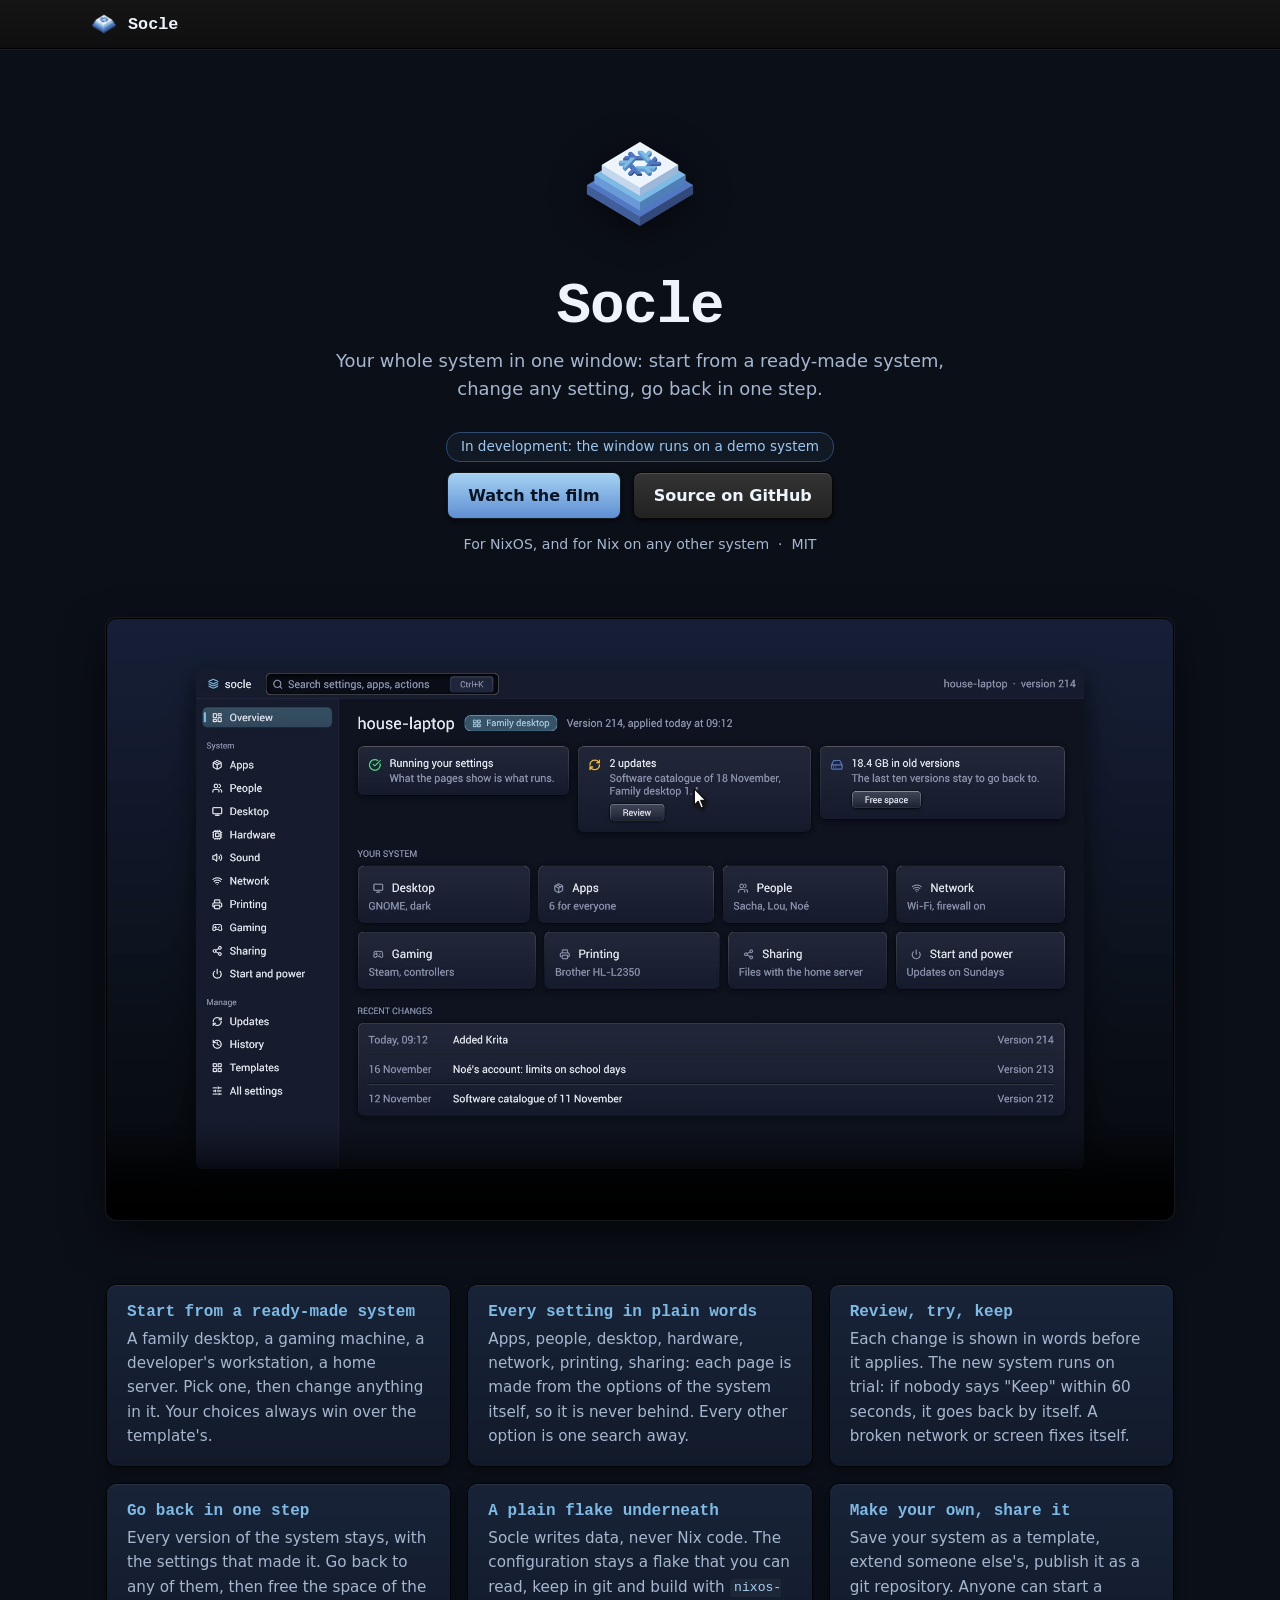
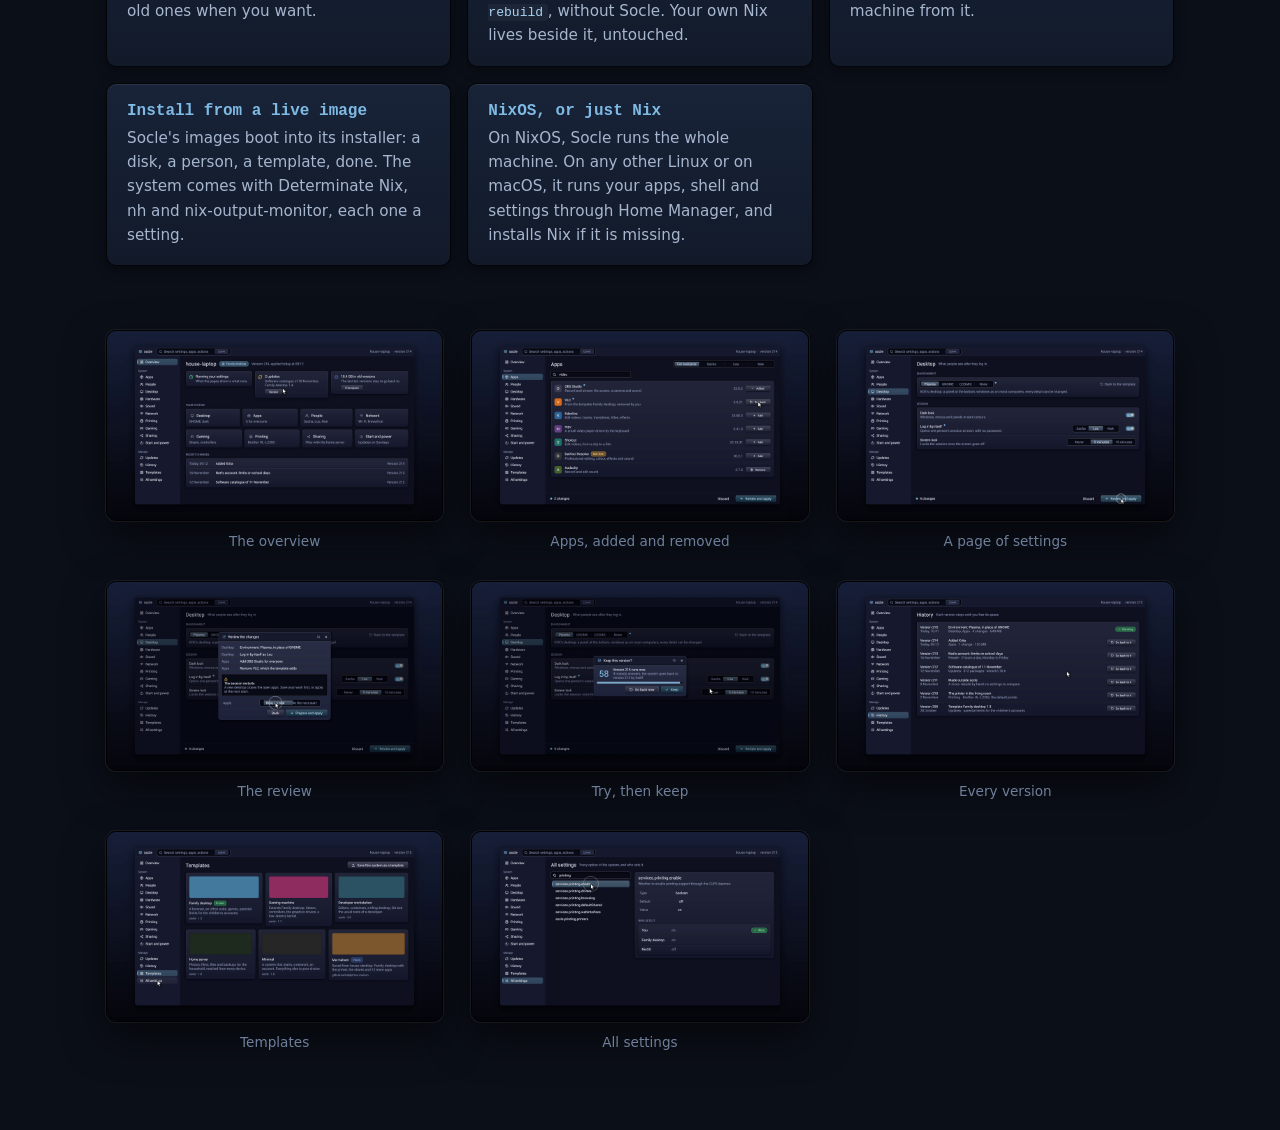
==== site/index.html @ a6b7992b "The window on a demo system, filmed: the pages, the bar of changes, the review, the try and the keep" ====
<!doctype html>
<html lang="en">
<head>
<meta charset="utf-8">
<meta name="viewport" content="width=device-width, initial-scale=1">
<title>Socle: your whole system in one window</title>
<meta name="description" content="Your whole system in one window: start from a ready-made system, change any setting, go back in one step.">
<link rel="icon" href="img/logo.png">
<link rel="stylesheet" href="style.css">
</head>
<body>
<header class="bar">
  <a class="brand" href="#"><img src="img/logo.png" alt="" width="28" height="28"><span>Socle</span></a>
  <button class="burger" type="button" aria-label="Menu" aria-expanded="false" aria-controls="nav"><span></span></button>
  <!-- site-nav -->
</header>

<main>
  <section class="hero">
    <img class="mark" src="img/logo.png" alt="Socle logo" width="128" height="128">
    <h1>Socle</h1>
    <p class="lead">Your whole system in one window: start from a ready-made system, change any setting, go back in one step.</p>
    <span class="status">In development: the window runs on a demo system</span>
    <div class="actions">
      <a class="btn accent" href="#film">Watch the film</a>
      <a class="btn" href="https://github.com/sachahjkl/socle">Source on GitHub</a>
    </div>
    <p class="small">For NixOS, and for Nix on any other system &nbsp;·&nbsp; MIT</p>
  </section>

  <figure class="film" id="film">
    <video controls preload="metadata" playsinline poster="img/film.jpg" src="socle.mp4"></video>
  </figure>

  <section id="features" class="grid">
    <article class="card">
      <h3>Start from a ready-made system</h3>
      <p>A family desktop, a gaming machine, a developer's workstation, a home server. Pick one, then change anything
        in it. Your choices always win over the template's.</p>
    </article>
    <article class="card">
      <h3>Every setting in plain words</h3>
      <p>Apps, people, desktop, hardware, network, printing, sharing: each page is made from the options of the system
        itself, so it is never behind. Every other option is one search away.</p>
    </article>
    <article class="card">
      <h3>Review, try, keep</h3>
      <p>Each change is shown in words before it applies. The new system runs on trial: if nobody says "Keep" within
        60 seconds, it goes back by itself. A broken network or screen fixes itself.</p>
    </article>
    <article class="card">
      <h3>Go back in one step</h3>
      <p>Every version of the system stays, with the settings that made it. Go back to any of them, then free the
        space of the old ones when you want.</p>
    </article>
    <article class="card">
      <h3>A plain flake underneath</h3>
      <p>Socle writes data, never Nix code. The configuration stays a flake that you can read, keep in git and build
        with <code>nixos-rebuild</code>, without Socle. Your own Nix lives beside it, untouched.</p>
    </article>
    <article class="card">
      <h3>Make your own, share it</h3>
      <p>Save your system as a template, extend someone else's, publish it as a git repository. Anyone can start a
        machine from it.</p>
    </article>
    <article class="card">
      <h3>Install from a live image</h3>
      <p>Socle's images boot into its installer: a disk, a person, a template, done. The system comes with Determinate
        Nix, nh and nix-output-monitor, each one a setting.</p>
    </article>
    <article class="card">
      <h3>NixOS, or just Nix</h3>
      <p>On NixOS, Socle runs the whole machine. On any other Linux or on macOS, it runs your apps, shell and settings
        through Home Manager, and installs Nix if it is missing.</p>
    </article>
  </section>

  <section class="gallery">
    <figure class="shot"><a class="frame" href="img/overview.png"><img src="img/overview.png" alt="The overview: the running version, its updates, its pages" loading="lazy"></a><figcaption>The overview</figcaption></figure>
    <figure class="shot"><a class="frame" href="img/apps.png"><img src="img/apps.png" alt="The apps: OBS Studio added, VLC of the template removed" loading="lazy"></a><figcaption>Apps, added and removed</figcaption></figure>
    <figure class="shot"><a class="frame" href="img/desktop.png"><img src="img/desktop.png" alt="The desktop page: Plasma chosen over the template's GNOME, a session that opens by itself" loading="lazy"></a><figcaption>A page of settings</figcaption></figure>
    <figure class="shot"><a class="frame" href="img/review.png"><img src="img/review.png" alt="The review of four changes, a session that restarts" loading="lazy"></a><figcaption>The review</figcaption></figure>
    <figure class="shot"><a class="frame" href="img/keep.png"><img src="img/keep.png" alt="Keep this version? A countdown, then the system goes back by itself" loading="lazy"></a><figcaption>Try, then keep</figcaption></figure>
    <figure class="shot"><a class="frame" href="img/history.png"><img src="img/history.png" alt="The history of the versions, each one with its changes" loading="lazy"></a><figcaption>Every version</figcaption></figure>
    <figure class="shot"><a class="frame" href="img/templates.png"><img src="img/templates.png" alt="The gallery of templates" loading="lazy"></a><figcaption>Templates</figcaption></figure>
    <figure class="shot"><a class="frame" href="img/all-settings.png"><img src="img/all-settings.png" alt="Every option, its value and who sets it" loading="lazy"></a><figcaption>All settings</figcaption></figure>
  </section>
</main>

<!-- site-footer -->
<script>
  // the bar's menu on narrow screens: the button opens it, a link or a click elsewhere closes it
  const bar = document.querySelector('.bar'), burger = bar.querySelector('.burger');
  const shut = () => { bar.classList.remove('open'); burger.setAttribute('aria-expanded', 'false'); };
  burger.addEventListener('click', e => { e.stopPropagation(); burger.setAttribute('aria-expanded', String(bar.classList.toggle('open'))); });
  bar.querySelectorAll('nav a').forEach(a => a.addEventListener('click', shut));
  document.addEventListener('click', e => { if (!bar.contains(e.target)) shut(); });
  document.addEventListener('keydown', e => { if (e.key === 'Escape') shut(); });
</script>
<script src="gallery.js" defer></script>
</body>
</html>
---- site/style.css ----
/* socle's site: a night blue, the blues of its mark (Nix's), bevelled buttons and sunken wells. */
:root {
  --bg0: #0b0f18;
  --bg1: #0f1522;
  --bg2: #121a2a;
  --bg3: #182338;
  --text: #eef4fb;
  --weak: #a7b6cf;
  --faint: #6f7f9b;
  --accent: #7ebae4;
  --cyan: #9fc7ee;
  --edge: rgba(0, 0, 0, 0.85);
  --lip: rgba(255, 255, 255, 0.06);
  --mono: "Cascadia Mono", "JetBrains Mono", ui-monospace, Consolas, monospace;
  --sans: "Segoe UI Variable Text", "Segoe UI", Inter, system-ui, sans-serif;
  color-scheme: dark;
}
* { box-sizing: border-box; }
html { scroll-behavior: smooth; }
body { margin: 0; background: var(--bg0); color: var(--text); font: 16px/1.6 var(--sans); }
a { color: var(--accent); text-decoration: none; }
a:hover { text-decoration: underline; }
code { overflow-wrap: anywhere; font: 0.86em var(--mono); color: #a9d1f2; background: rgba(255, 255, 255, 0.04); padding: 0.1em 0.35em; border-radius: 4px; }
em { font-style: normal; color: var(--accent); }
.dim { color: var(--faint); }
.small { color: var(--weak); font-size: 0.88rem; }

/* the bar: a carved line under it */
.bar {
  position: sticky; top: 0; z-index: 10;
  display: flex; align-items: center; justify-content: space-between; gap: 16px;
  padding: 10px max(16px, calc((100% - 1100px) / 2));
  background: linear-gradient(#151515, #0f0f0f);
  box-shadow: 0 1px 0 #000, 0 2px 0 var(--lip);
}
.brand { display: flex; align-items: center; gap: 10px; color: var(--text); font: 700 1.05rem var(--mono); }
.brand:hover { text-decoration: none; }
.bar nav { display: flex; gap: 18px; font-size: 0.95rem; }
.bar nav a { color: var(--weak); }
.bar nav a:hover { color: var(--text); text-decoration: none; }
/* the nav's last link, "Buy license": the accent button, small, as Wren's (gt:site's NAV_BUY_CLASS) */
.bar nav { align-items: center; }
.bar nav a.nav-buy, .bar nav a.nav-buy:hover { padding: 4px 14px; border-radius: 7px; color: #0b1424; font-size: 0.88rem; }
/* the burger: a bevelled button with three carved bars, only on narrow screens */
.burger {
  display: none; width: 40px; height: 34px; padding: 0; border-radius: 8px; cursor: pointer;
  background: linear-gradient(#2c2c2c, #1e1e1e); border: 1px solid var(--edge);
  box-shadow: inset 0 1px 0 rgba(255, 255, 255, 0.12), 0 2px 4px rgba(0, 0, 0, 0.6);
}
.burger span, .burger span::before, .burger span::after {
  display: block; width: 18px; height: 2px; margin: 0 auto; border-radius: 1px; background: var(--weak);
  transition: transform 0.2s, background 0.2s;
}
.burger span { position: relative; }
.burger span::before, .burger span::after { content: ""; position: absolute; left: 0; }
.burger span::before { top: -6px; }
.burger span::after { top: 6px; }
.bar.open .burger { background: #161616; box-shadow: inset 0 2px 4px rgba(0, 0, 0, 0.8); }
.bar.open .burger span { background: transparent; }
.bar.open .burger span::before { transform: translateY(6px) rotate(45deg); background: var(--text); }
.bar.open .burger span::after { transform: translateY(-6px) rotate(-45deg); background: var(--text); }

main { max-width: 1100px; margin: 0 auto; padding: 0 16px; }

.hero { text-align: center; padding: 72px 0 40px; }
.hero .mark { filter: drop-shadow(0 6px 18px rgba(0, 0, 0, 0.6)); }
.hero h1 { font: 700 clamp(2.2rem, 6vw, 3.6rem) var(--mono); margin: 18px 0 8px; letter-spacing: -0.02em; }
.lead { max-width: 640px; margin: 0 auto 28px; color: var(--weak); font-size: 1.12rem; }
.actions { display: flex; flex-wrap: wrap; justify-content: center; gap: 12px; margin-bottom: 14px; }

/* machined buttons: a bevel (light along the top, dark along the bottom), sunk when pressed */
.btn {
  display: inline-block; padding: 10px 20px; border-radius: 8px; color: var(--text); font-weight: 600;
  background: linear-gradient(#333, #222); border: 1px solid var(--edge);
  box-shadow: inset 0 1px 0 rgba(255, 255, 255, 0.14), 0 2px 4px rgba(0, 0, 0, 0.6);
}
.btn:hover { text-decoration: none; background: linear-gradient(#3a3a3a, #262626); }
.btn:active { background: #1a1a1a; box-shadow: inset 0 2px 4px rgba(0, 0, 0, 0.8); }
.btn.accent { color: #0b1424; background: linear-gradient(#a6d2f2, #5f8fd3); }
.btn.accent:hover { box-shadow: inset 0 1px 0 rgba(255, 255, 255, 0.4), 0 0 10px rgba(126, 186, 228, 0.3); }
/* the film: a plate as the screenshots, the controls of the browser */
.film { margin: 8px 0 64px; }
.film video { display: block; width: 100%; height: auto; border-radius: 10px; border: 1px solid #000; background: #000;
  box-shadow: 0 0 0 1px var(--lip), 0 16px 40px rgba(0, 0, 0, 0.55); }
.status { display: inline-block; margin-bottom: 10px; padding: 3px 14px; border-radius: 14px; font-size: 0.85rem;
  color: var(--cyan); border: 1px solid #2f4a70; background: rgba(126, 186, 228, 0.06); }
/* the download: the system's logo, what it gets, under it the file (version, system, architecture, kind); larger than the other
   buttons, its glow the accent's, lifted under the pointer */
.actions { align-items: center; }
.btn.get {
  display: inline-flex; align-items: center; justify-content: center; gap: 14px; min-width: min(19rem, 100%);
  padding: 14px 30px 14px 24px; border-radius: 12px; text-align: center;
  box-shadow: inset 0 1px 0 rgba(255, 255, 255, 0.4), 0 6px 22px rgba(126, 186, 228, 0.22), 0 2px 4px rgba(0, 0, 0, 0.6);
  transition: transform 0.15s ease, box-shadow 0.15s ease;
}
.btn.get:hover { transform: translateY(-2px); box-shadow: inset 0 1px 0 rgba(255, 255, 255, 0.45), 0 10px 32px rgba(126, 186, 228, 0.38), 0 2px 4px rgba(0, 0, 0, 0.6); }
.btn.get:active { transform: translateY(1px); box-shadow: inset 0 2px 4px rgba(0, 0, 0, 0.35); }
.get-icon svg { display: block; width: 30px; height: 30px; }
/* (the download of another system than the reader's: a .btn's display would show it) */
[hidden] { display: none !important; }
.get-icon svg[hidden] { display: none; }
.get-text { display: flex; flex-direction: column; align-items: center; line-height: 1.2; }
.get-main { font-size: 1.2rem; font-weight: 700; }
.get-sub { margin-top: 3px; font-size: 0.86rem; font-weight: 500; opacity: 0.75; font-variant-numeric: tabular-nums; }
@media (prefers-reduced-motion: reduce) { .btn.get, .btn.get:hover, .btn.get:active { transition: none; transform: none; } }
/* a phone: the buttons one under the other, as wide as each other */
@media (max-width: 520px) { .actions .btn { width: 100%; text-align: center; } }

/* screenshots in a plate */
.shot { margin: 0; }
.shot img {
  display: block; width: 100%; height: auto; border-radius: 10px; border: 1px solid #000;
  box-shadow: 0 0 0 1px var(--lip), 0 16px 40px rgba(0, 0, 0, 0.55);
}
.shot figcaption { color: var(--faint); font-size: 0.85rem; text-align: center; margin-top: 10px; }
.shot.wide { margin: 8px 0 64px; }

.grid { display: grid; grid-template-columns: repeat(auto-fit, minmax(260px, 1fr)); gap: 16px; margin-bottom: 64px; }
.card {
  padding: 18px 20px; border-radius: 10px; background: linear-gradient(var(--bg3), var(--bg2));
  border: 1px solid var(--edge); box-shadow: inset 0 1px 0 rgba(255, 255, 255, 0.07), 0 4px 12px rgba(0, 0, 0, 0.4);
}
.card h3 { margin: 0 0 6px; font: 700 1rem var(--mono); color: var(--accent); }
.card p { margin: 0; color: var(--weak); font-size: 0.95rem; }

.gallery { display: grid; grid-template-columns: repeat(auto-fit, minmax(320px, 1fr)); gap: 28px; margin-bottom: 72px; }

.download { text-align: center; margin-bottom: 72px; }
.download h2 { font: 700 1.6rem var(--mono); }
.cols { display: grid; grid-template-columns: repeat(auto-fit, minmax(280px, 1fr)); gap: 16px; text-align: left; margin-bottom: 24px; }
/* a sunken well: darker face, the shadow of its rim from above, a lit lip under it */
.well {
  padding: 18px 20px; border-radius: 10px; background: #080808; border: 1px solid #000;
  box-shadow: inset 0 3px 6px rgba(0, 0, 0, 0.85), 0 1px 0 var(--lip);
}
.well h3 { margin: 0 0 6px; font: 700 1rem var(--mono); color: var(--cyan); }
.well p { margin: 0 0 10px; color: var(--weak); font-size: 0.95rem; }

footer { border-top: 1px solid #000; box-shadow: inset 0 1px 0 var(--lip); padding: 24px 16px 40px; text-align: center; color: var(--faint); font-size: 0.85rem; }
footer p { max-width: 760px; margin: 0 auto; }
/* the maker on a line of its own; under it, short pieces that wrap between them, never inside one */
footer .by { font-size: 0.95rem; margin-bottom: 6px; }
footer .small span, footer .small a { white-space: nowrap; }
.maker { white-space: nowrap; }
.maker img { display: inline-block; width: 18px; height: 18px; vertical-align: -4px; margin: 0 6px 0 2px; }
.maker a { color: var(--text); font-weight: 700; }

/* the changelog: the last versions on the home page, all of them on their page */
.news { margin-bottom: 72px; }
.news h2 { font: 700 1.6rem var(--mono); text-align: center; }
.news .card ul { margin: 0 0 6px; padding-left: 18px; color: var(--weak); font-size: 0.95rem; }
.news .card li + li { margin-top: 4px; }
.news .card strong { color: var(--text); font-weight: 600; }
.news .card .small { margin: 8px 0 0; }
.news .all { text-align: center; margin: 22px 0 0; }
.date { color: var(--faint); font: 400 0.82rem var(--mono); }
.changelog { max-width: 860px; padding-bottom: 72px; }
.changelog h1 { font: 700 clamp(1.8rem, 5vw, 2.6rem) var(--mono); margin: 48px 0 8px; }
.changelog .lead { margin: 0 0 24px; font-size: 1rem; max-width: none; }
.filter { position: sticky; top: 54px; z-index: 5; display: flex; align-items: center; gap: 14px; padding: 8px 0; margin-bottom: 14px; background: var(--bg0); }
.filter input {
  flex: 1; min-width: 0; padding: 9px 12px; border-radius: 8px; color: var(--text); font: 0.95rem var(--sans);
  background: #080808; border: 1px solid #000; box-shadow: inset 0 3px 6px rgba(0, 0, 0, 0.85), 0 1px 0 var(--lip);
}
.filter input:focus-visible { outline: 2px solid var(--accent); outline-offset: 1px; }
.filter .small { white-space: nowrap; }
.release {
  margin-bottom: 12px; padding: 0 18px; border-radius: 10px; background: linear-gradient(var(--bg2), var(--bg1)); border: 1px solid var(--edge);
  box-shadow: inset 0 1px 0 rgba(255, 255, 255, 0.05); scroll-margin-top: 110px;
}
.release > summary { display: flex; align-items: baseline; gap: 12px; padding: 12px 0; cursor: pointer; list-style: none; }
.release > summary::before { content: "\25B8"; align-self: center; color: var(--faint); font-size: 0.8rem; transition: transform 0.15s; }
.release[open] > summary::before { transform: rotate(90deg); }
.release .ver { font: 700 1.05rem var(--mono); color: var(--accent); }
.release .rel { margin-left: auto; font-size: 0.85rem; }
.release h3 { margin: 12px 0 4px; font: 700 0.78rem var(--mono); letter-spacing: 0.06em; text-transform: uppercase; color: var(--weak); }
.release h3.added { color: var(--accent); }
.release h3.fixed { color: var(--cyan); }
.release ul { margin: 0 0 12px; padding-left: 20px; }
.release ul ul { margin: 4px 0 0; }
.release li { margin-bottom: 6px; font-size: 0.95rem; overflow-wrap: anywhere; }
.release > p { margin: 0 0 10px; color: var(--weak); font-size: 0.95rem; }
.release strong { font-weight: 600; }

@media (max-width: 680px) {
  .burger { display: block; }
  /* the menu drops under the bar, one carved row per link */
  .bar nav {
    display: none; position: absolute; top: 100%; left: 0; right: 0; flex-direction: column; gap: 0;
    padding: 4px 16px 10px; background: linear-gradient(#131313, #0d0d0d);
    box-shadow: 0 1px 0 #000, 0 2px 0 var(--lip), 0 14px 28px rgba(0, 0, 0, 0.6);
  }
  .bar.open nav { display: flex; }
  .bar nav a { padding: 11px 2px; font-size: 1rem; }
  .bar nav a + a { border-top: 1px solid #000; box-shadow: inset 0 1px 0 var(--lip); }
  .bar nav { align-items: stretch; }
  .bar nav a.nav-buy, .bar nav a.nav-buy:hover { margin: 8px 0 4px; padding: 10px 14px; text-align: center; font-size: 1rem; }
}
@media (max-width: 600px) {
  .hero { padding-top: 48px; }
  .gallery { grid-template-columns: 1fr; }
}

/* the viewer of the captures (gallery.js): one at a time, as large as the window allows */
.shot a.frame { display: block; cursor: zoom-in; border-radius: 10px; }
.lightbox {
  position: fixed; top: 0; left: 0; z-index: 50;   /* above the sticky bar, also where a dialog's top layer does not lift it */
  width: 100%; height: 100%; max-width: none; max-height: none; margin: 0; padding: 16px; border: 0;
  background: rgba(0, 0, 0, 0.92); color: var(--text);
}
.lightbox[open] { display: flex; flex-direction: column; gap: 12px; }
.lightbox::backdrop { background: rgba(0, 0, 0, 0.92); }
html.lightbox-open { overflow: hidden; }
.lightbox-stage { position: relative; flex: 1 1 auto; min-height: 0; cursor: zoom-out; }
.lightbox-stage img { position: absolute; left: 0; top: 0; width: 100%; height: 100%; max-width: none; object-fit: contain; }
.lightbox-bar { display: flex; flex-wrap: wrap; align-items: center; justify-content: space-between; gap: 10px 20px; }
.lightbox-caption { flex: 1 1 320px; margin: 0; color: var(--weak); font-size: 0.9rem; line-height: 1.45; }
.lightbox-actions { display: flex; flex-wrap: wrap; align-items: center; gap: 8px; }
.lightbox-count { margin-right: 6px; color: var(--faint); font-family: var(--mono); font-size: 0.85rem; font-variant-numeric: tabular-nums; }
.lightbox .btn { font-family: inherit; font-size: 0.9rem; cursor: pointer; }
.lightbox .btn:hover { text-decoration: none; }
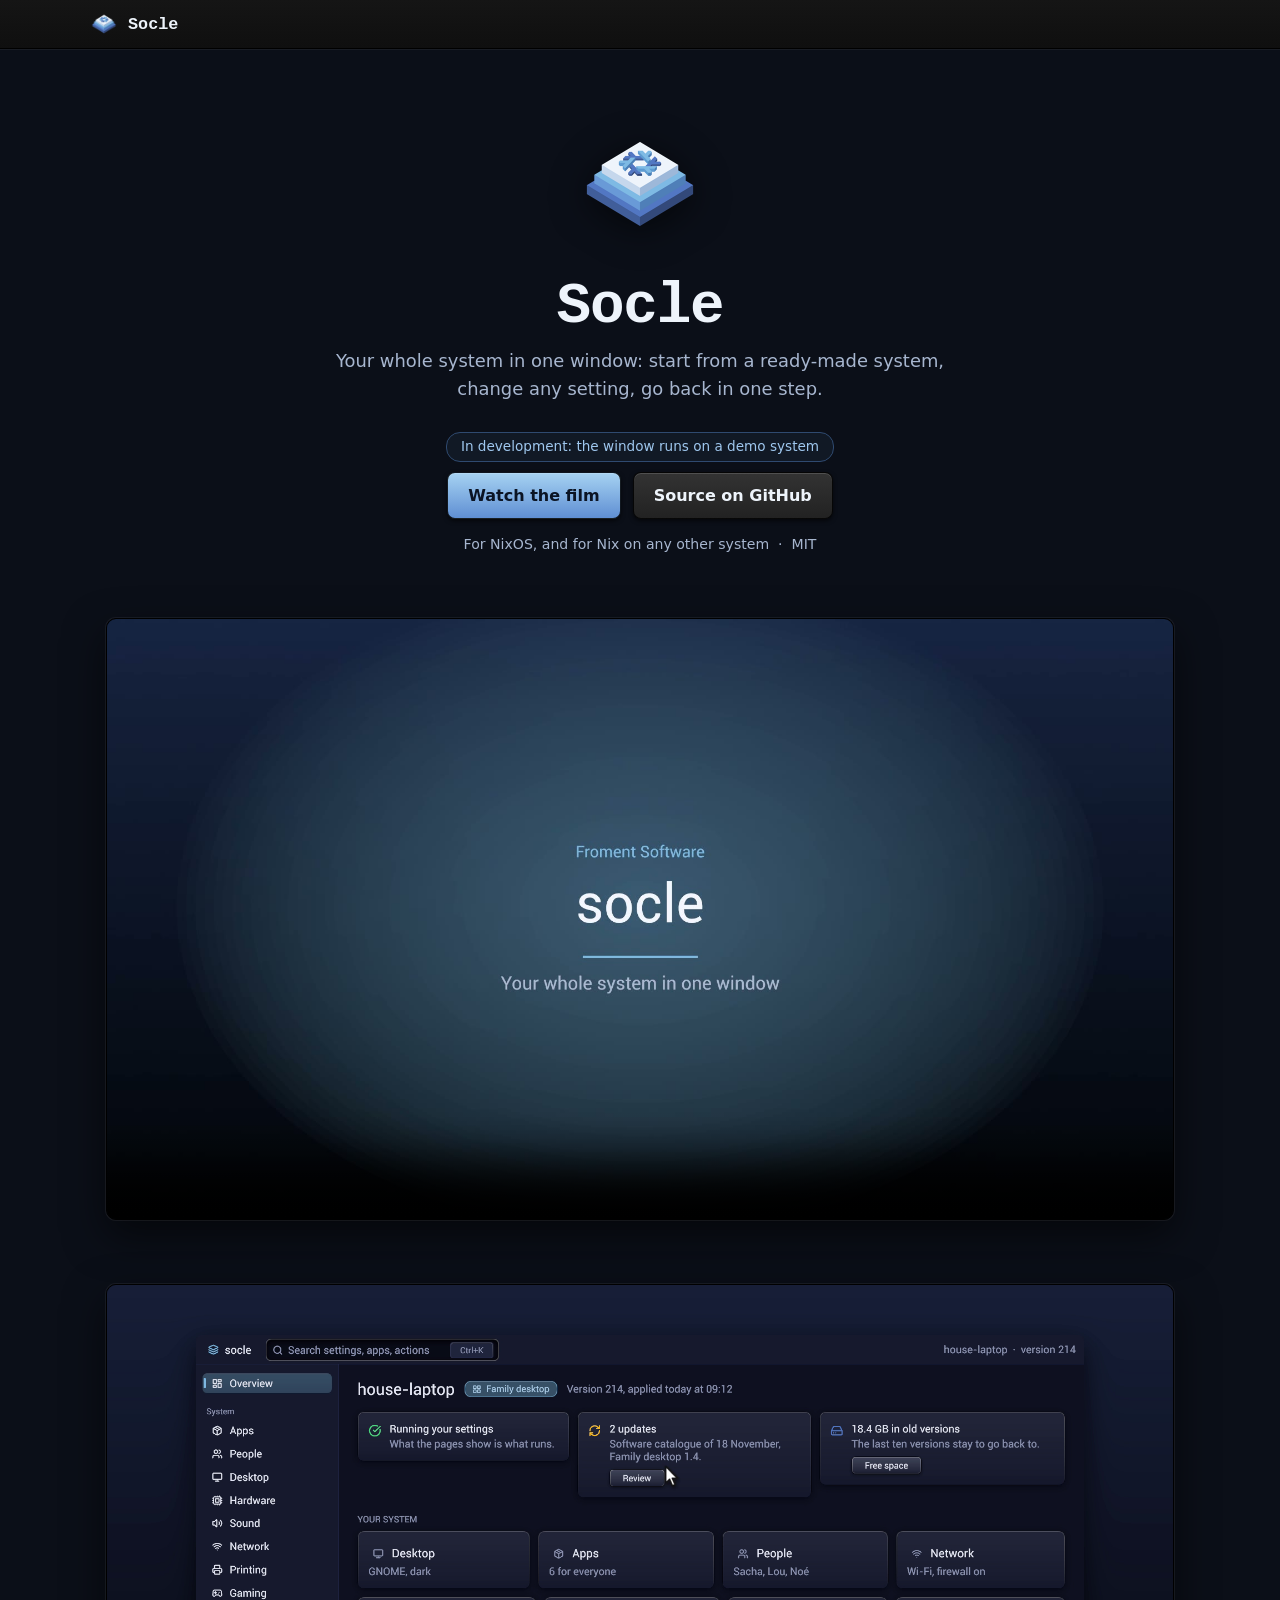
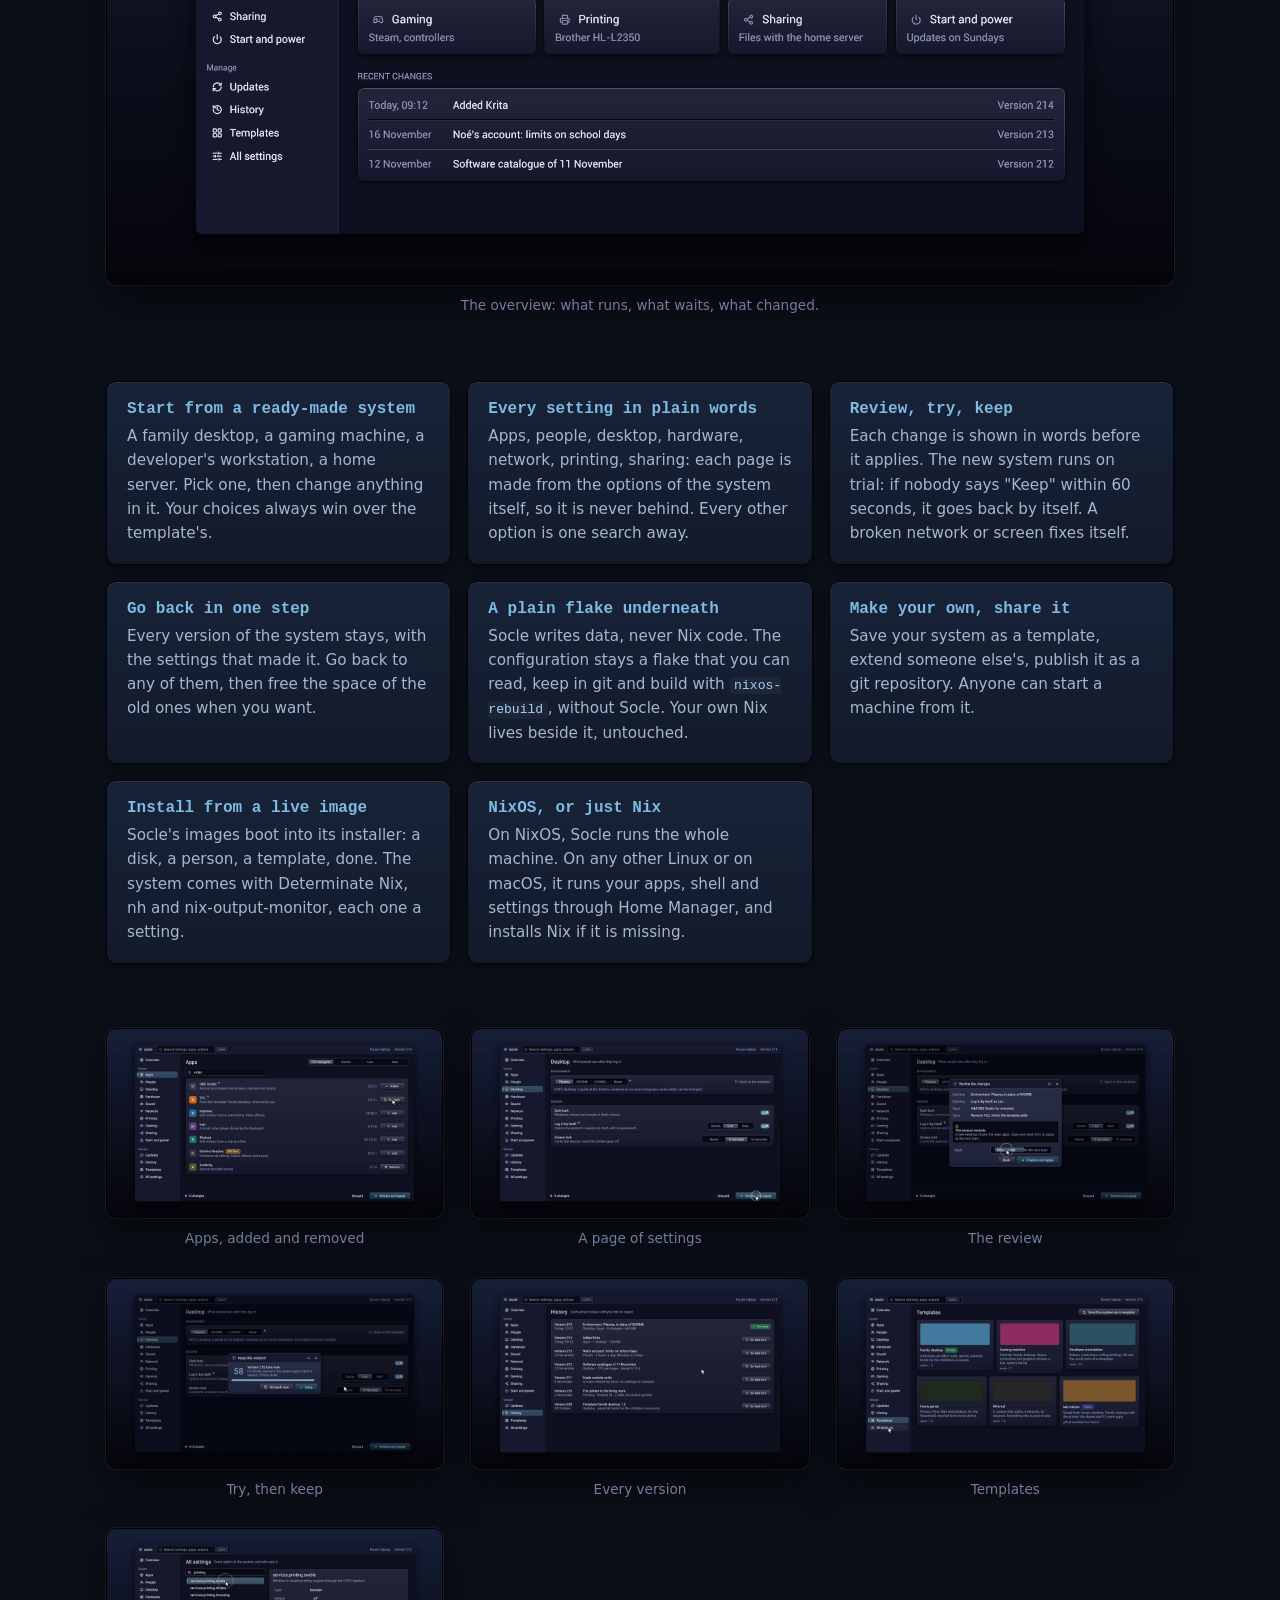
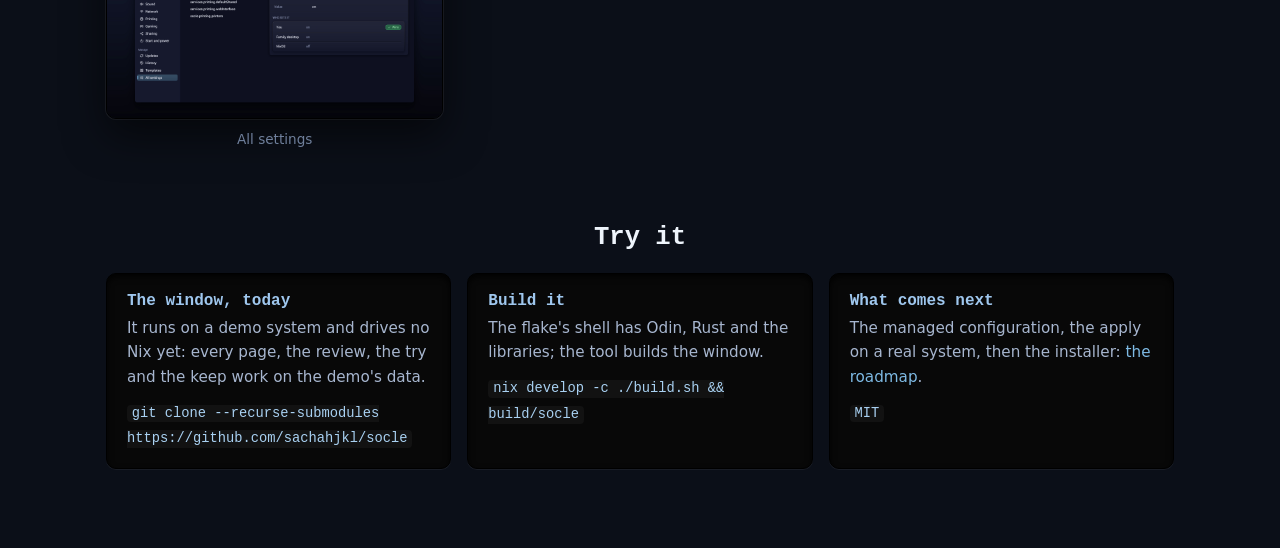
==== commit 10a17090: "Give the site what its classic pages need: the overview as the wide picture, a Try it section; the f" ====
--- a/site/index.html
+++ b/site/index.html
@@ -30,6 +30,11 @@
 
   <figure class="film" id="film">
     <video controls preload="metadata" playsinline poster="img/film.jpg" src="socle.mp4"></video>
+  </figure>
+
+  <figure class="shot wide">
+    <a class="frame" href="img/overview.png"><img src="img/overview.png" alt="The overview: the running version, its updates, its pages, the recent changes" loading="lazy"></a>
+    <figcaption>The overview: what runs, what waits, what changed.</figcaption>
   </figure>
 
   <section id="features" class="grid">
@@ -75,8 +80,9 @@
     </article>
   </section>
 
+  <!-- whats-new -->
+
   <section class="gallery">
-    <figure class="shot"><a class="frame" href="img/overview.png"><img src="img/overview.png" alt="The overview: the running version, its updates, its pages" loading="lazy"></a><figcaption>The overview</figcaption></figure>
     <figure class="shot"><a class="frame" href="img/apps.png"><img src="img/apps.png" alt="The apps: OBS Studio added, VLC of the template removed" loading="lazy"></a><figcaption>Apps, added and removed</figcaption></figure>
     <figure class="shot"><a class="frame" href="img/desktop.png"><img src="img/desktop.png" alt="The desktop page: Plasma chosen over the template's GNOME, a session that opens by itself" loading="lazy"></a><figcaption>A page of settings</figcaption></figure>
     <figure class="shot"><a class="frame" href="img/review.png"><img src="img/review.png" alt="The review of four changes, a session that restarts" loading="lazy"></a><figcaption>The review</figcaption></figure>
@@ -84,6 +90,28 @@
     <figure class="shot"><a class="frame" href="img/history.png"><img src="img/history.png" alt="The history of the versions, each one with its changes" loading="lazy"></a><figcaption>Every version</figcaption></figure>
     <figure class="shot"><a class="frame" href="img/templates.png"><img src="img/templates.png" alt="The gallery of templates" loading="lazy"></a><figcaption>Templates</figcaption></figure>
     <figure class="shot"><a class="frame" href="img/all-settings.png"><img src="img/all-settings.png" alt="Every option, its value and who sets it" loading="lazy"></a><figcaption>All settings</figcaption></figure>
+  </section>
+
+  <section id="download" class="download">
+    <h2>Try it</h2>
+    <div class="cols">
+      <div class="well">
+        <h3>The window, today</h3>
+        <p>It runs on a demo system and drives no Nix yet: every page, the review, the try and the keep work on the
+          demo's data.</p>
+        <code>git clone --recurse-submodules https://github.com/sachahjkl/socle</code>
+      </div>
+      <div class="well">
+        <h3>Build it</h3>
+        <p>The flake's shell has Odin, Rust and the libraries; the tool builds the window.</p>
+        <code>nix develop -c ./build.sh &amp;&amp; build/socle</code>
+      </div>
+      <div class="well">
+        <h3>What comes next</h3>
+        <p>The managed configuration, the apply on a real system, then the installer: <a href="https://github.com/sachahjkl/socle/blob/master/ROADMAP.md">the roadmap</a>.</p>
+        <code>MIT</code>
+      </div>
+    </div>
   </section>
 </main>
 
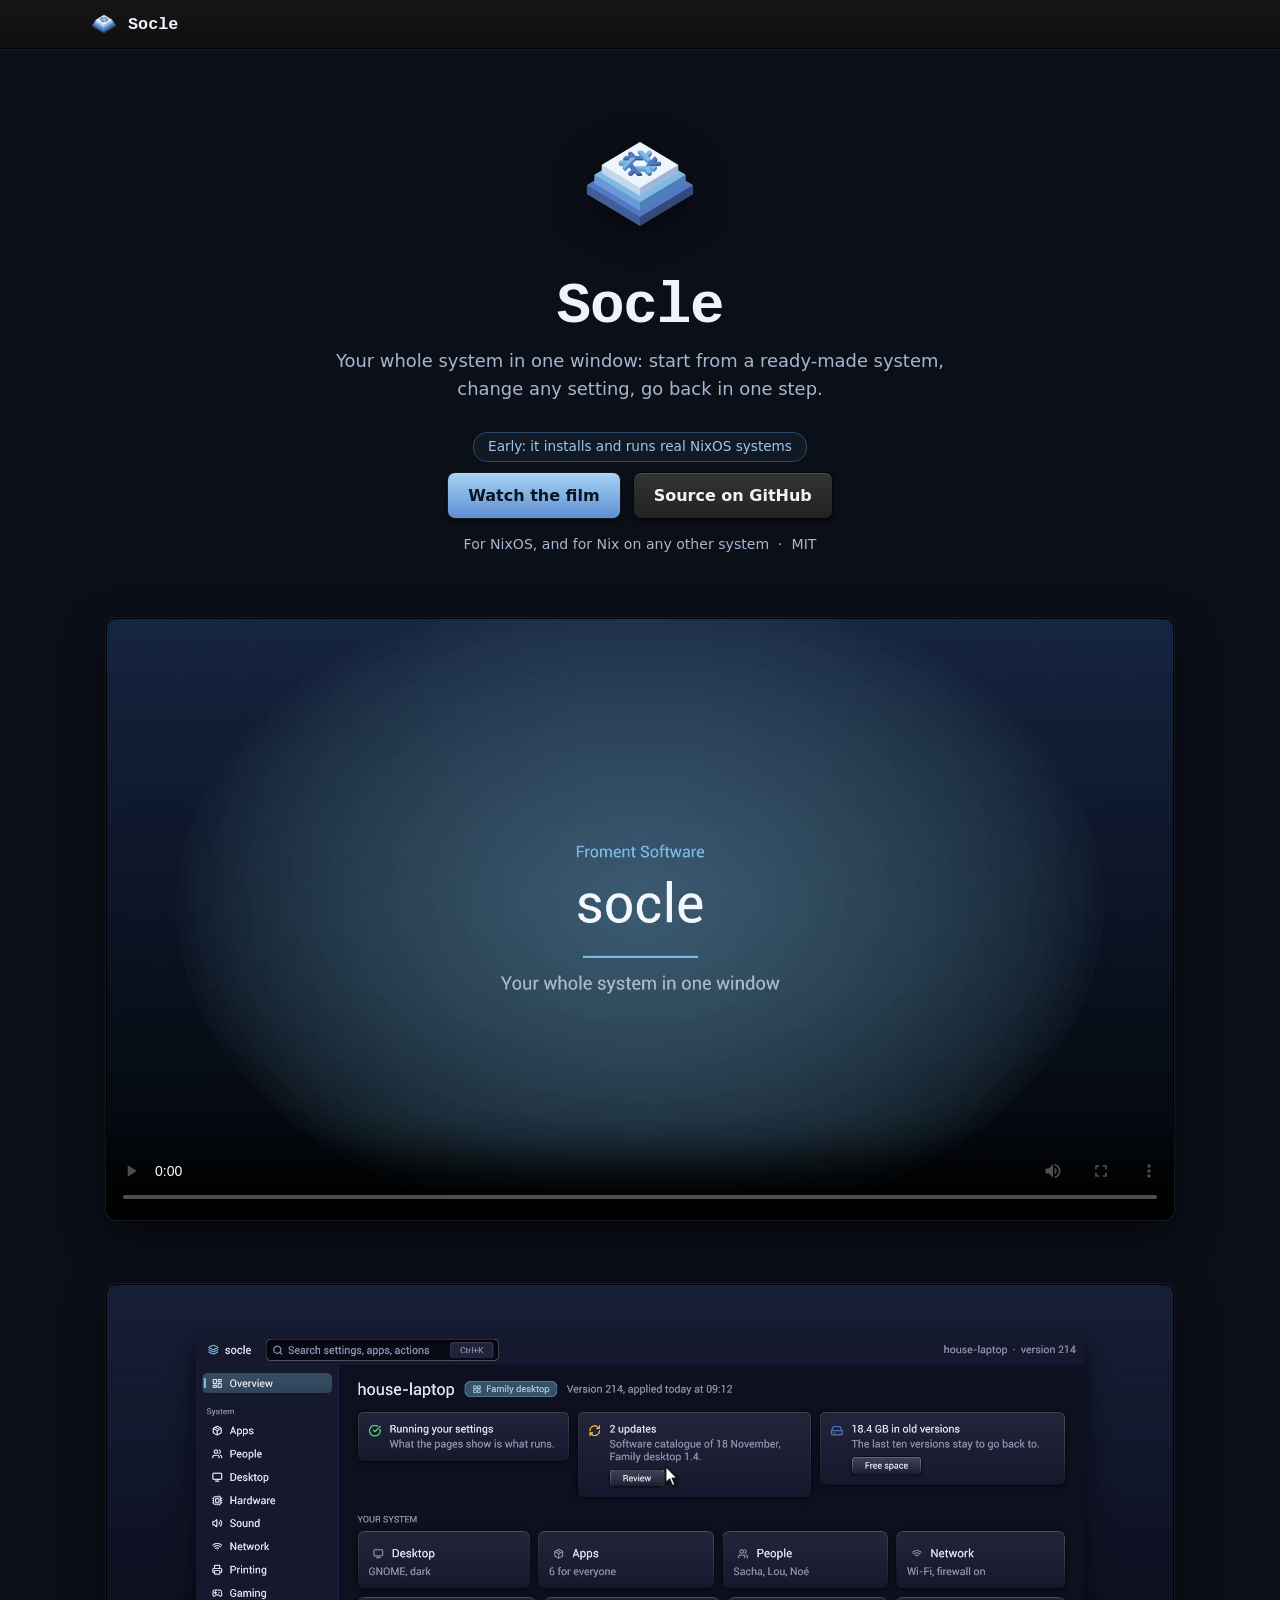
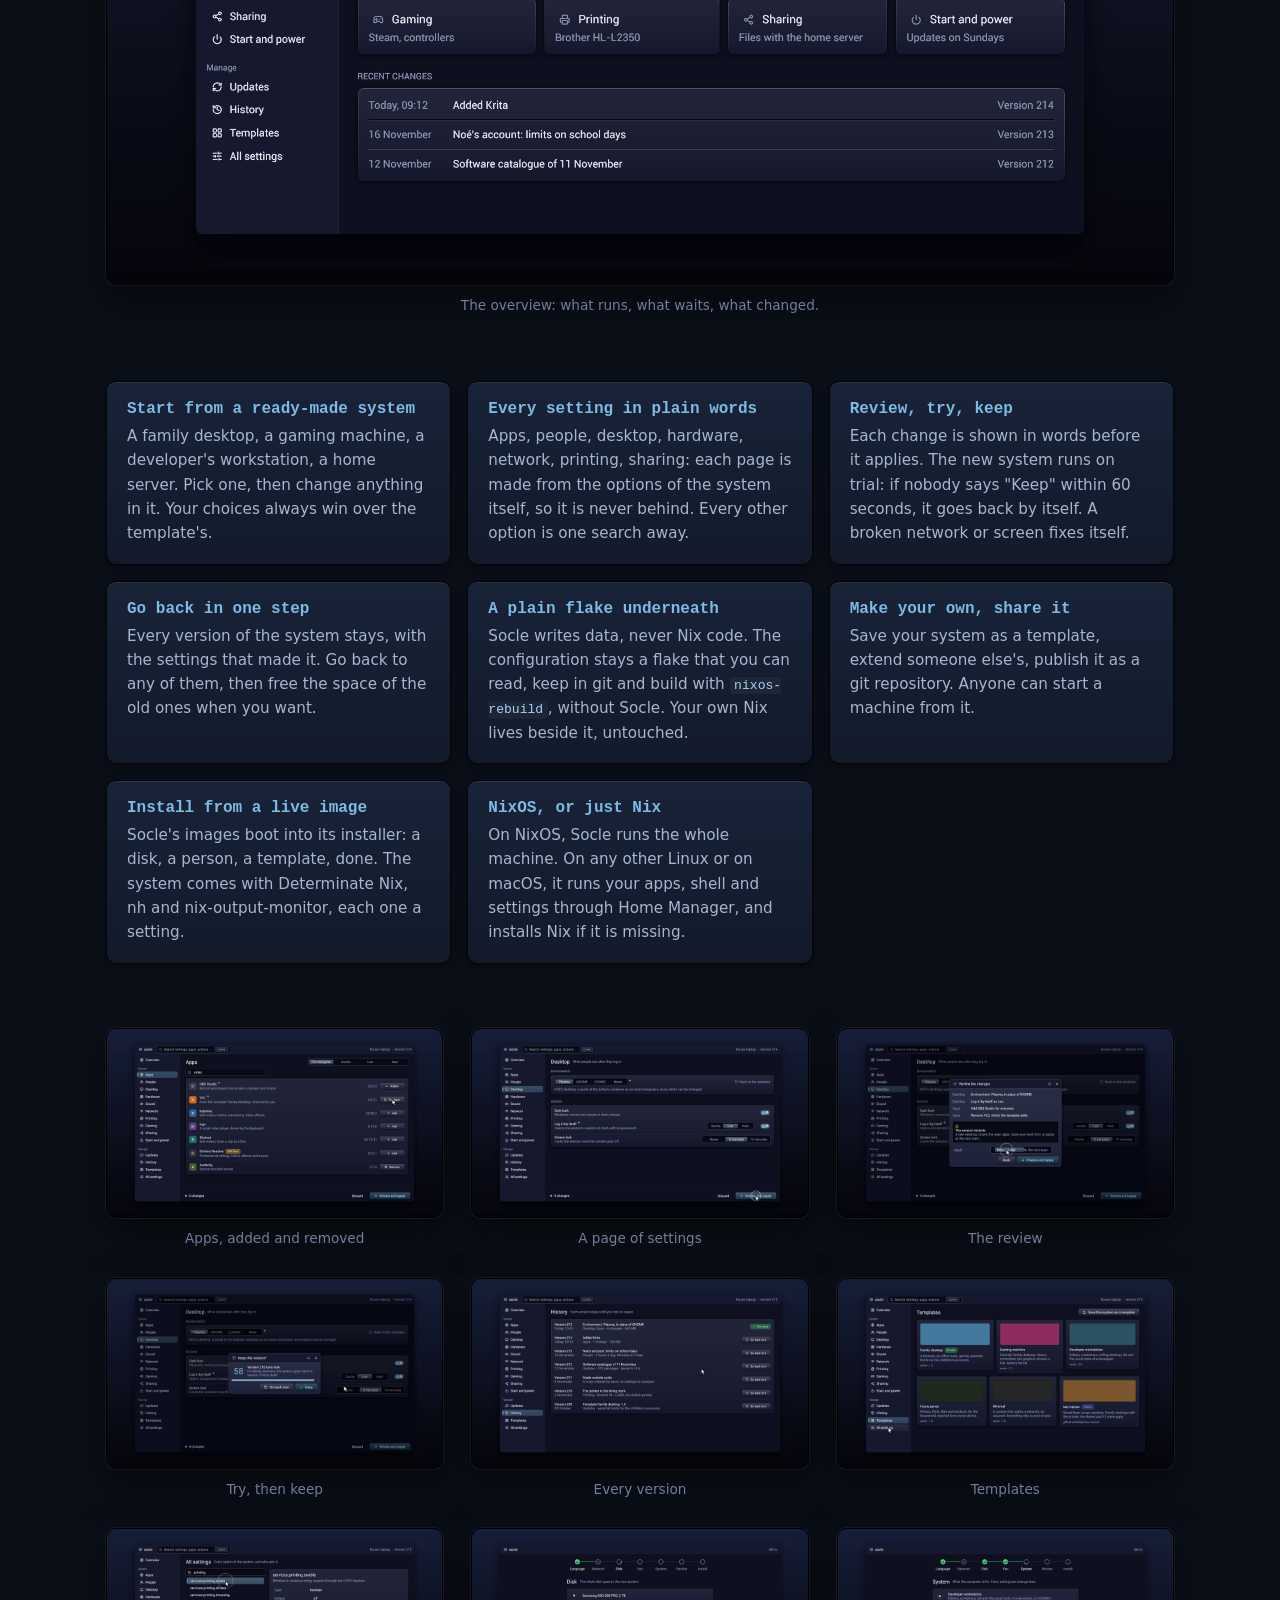
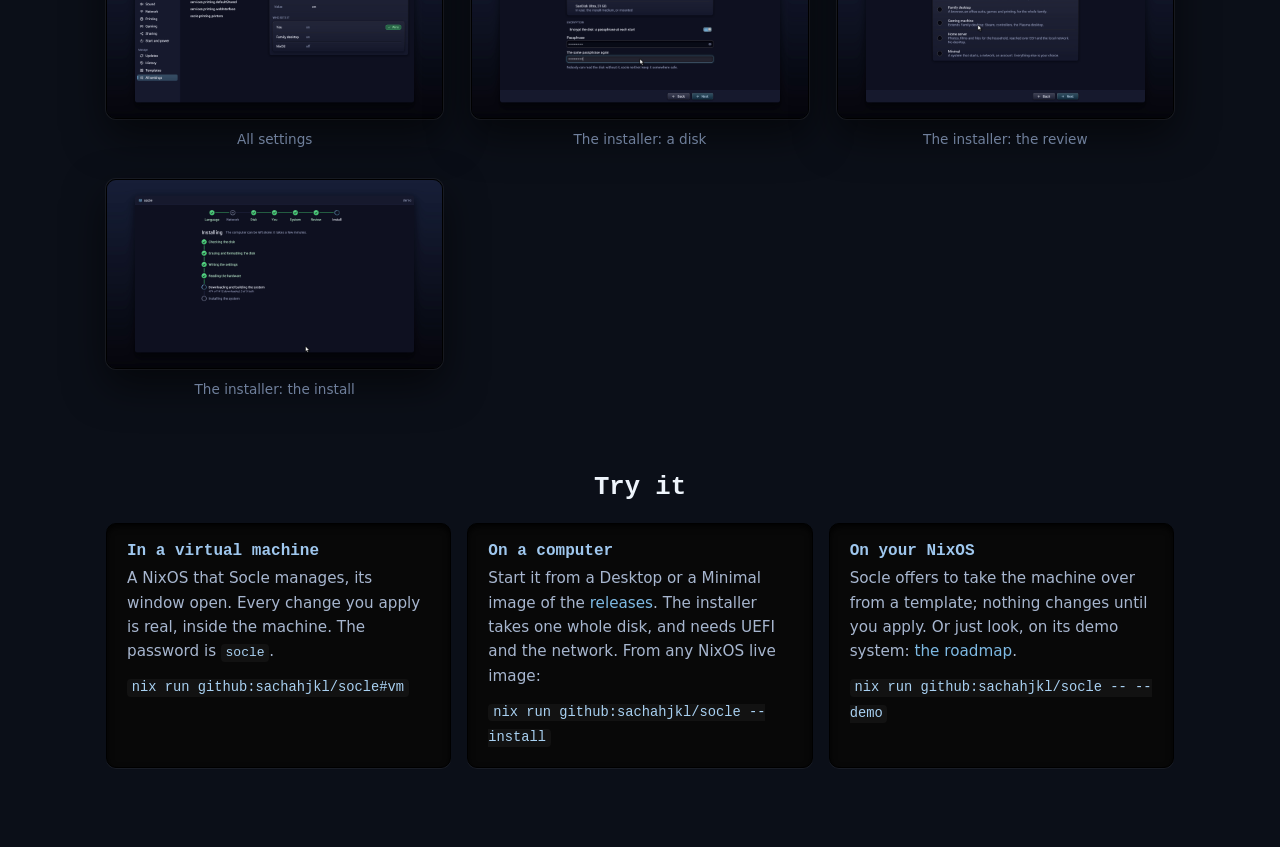
==== commit a815baa6: "Takeover keeps GRUB where a machine starts with it; Free space keeps the base's count; the release p" ====
--- a/site/index.html
+++ b/site/index.html
@@ -20,7 +20,7 @@
     <img class="mark" src="img/logo.png" alt="Socle logo" width="128" height="128">
     <h1>Socle</h1>
     <p class="lead">Your whole system in one window: start from a ready-made system, change any setting, go back in one step.</p>
-    <span class="status">In development: the window runs on a demo system</span>
+    <span class="status">Early: it installs and runs real NixOS systems</span>
     <div class="actions">
       <a class="btn accent" href="#film">Watch the film</a>
       <a class="btn" href="https://github.com/sachahjkl/socle">Source on GitHub</a>
@@ -90,26 +90,31 @@
     <figure class="shot"><a class="frame" href="img/history.png"><img src="img/history.png" alt="The history of the versions, each one with its changes" loading="lazy"></a><figcaption>Every version</figcaption></figure>
     <figure class="shot"><a class="frame" href="img/templates.png"><img src="img/templates.png" alt="The gallery of templates" loading="lazy"></a><figcaption>Templates</figcaption></figure>
     <figure class="shot"><a class="frame" href="img/all-settings.png"><img src="img/all-settings.png" alt="Every option, its value and who sets it" loading="lazy"></a><figcaption>All settings</figcaption></figure>
+    <figure class="shot"><a class="frame" href="img/install-disk.png"><img src="img/install-disk.png" alt="The installer's disk: the whole disk, encrypted with a passphrase" loading="lazy"></a><figcaption>The installer: a disk</figcaption></figure>
+    <figure class="shot"><a class="frame" href="img/install-review.png"><img src="img/install-review.png" alt="The installer's review: the disk it erases, the system, the account, the language" loading="lazy"></a><figcaption>The installer: the review</figcaption></figure>
+    <figure class="shot"><a class="frame" href="img/install-progress.png"><img src="img/install-progress.png" alt="The install under way: the disk formatted, the system downloaded and built" loading="lazy"></a><figcaption>The installer: the install</figcaption></figure>
   </section>
 
   <section id="download" class="download">
     <h2>Try it</h2>
     <div class="cols">
       <div class="well">
-        <h3>The window, today</h3>
-        <p>It runs on a demo system and drives no Nix yet: every page, the review, the try and the keep work on the
-          demo's data.</p>
-        <code>git clone --recurse-submodules https://github.com/sachahjkl/socle</code>
+        <h3>In a virtual machine</h3>
+        <p>A NixOS that Socle manages, its window open. Every change you apply is real, inside the machine. The
+          password is <code>socle</code>.</p>
+        <code>nix run github:sachahjkl/socle#vm</code>
       </div>
       <div class="well">
-        <h3>Build it</h3>
-        <p>The flake's shell has Odin, Rust and the libraries; the tool builds the window.</p>
-        <code>nix develop -c ./build.sh &amp;&amp; build/socle</code>
+        <h3>On a computer</h3>
+        <p>Start it from a Desktop or a Minimal image of the <a href="https://github.com/sachahjkl/socle/releases">releases</a>.
+          The installer takes one whole disk, and needs UEFI and the network. From any NixOS live image:</p>
+        <code>nix run github:sachahjkl/socle -- install</code>
       </div>
       <div class="well">
-        <h3>What comes next</h3>
-        <p>The managed configuration, the apply on a real system, then the installer: <a href="https://github.com/sachahjkl/socle/blob/master/ROADMAP.md">the roadmap</a>.</p>
-        <code>MIT</code>
+        <h3>On your NixOS</h3>
+        <p>Socle offers to take the machine over from a template; nothing changes until you apply. Or just look, on
+          its demo system: <a href="https://github.com/sachahjkl/socle/blob/master/ROADMAP.md">the roadmap</a>.</p>
+        <code>nix run github:sachahjkl/socle -- --demo</code>
       </div>
     </div>
   </section>
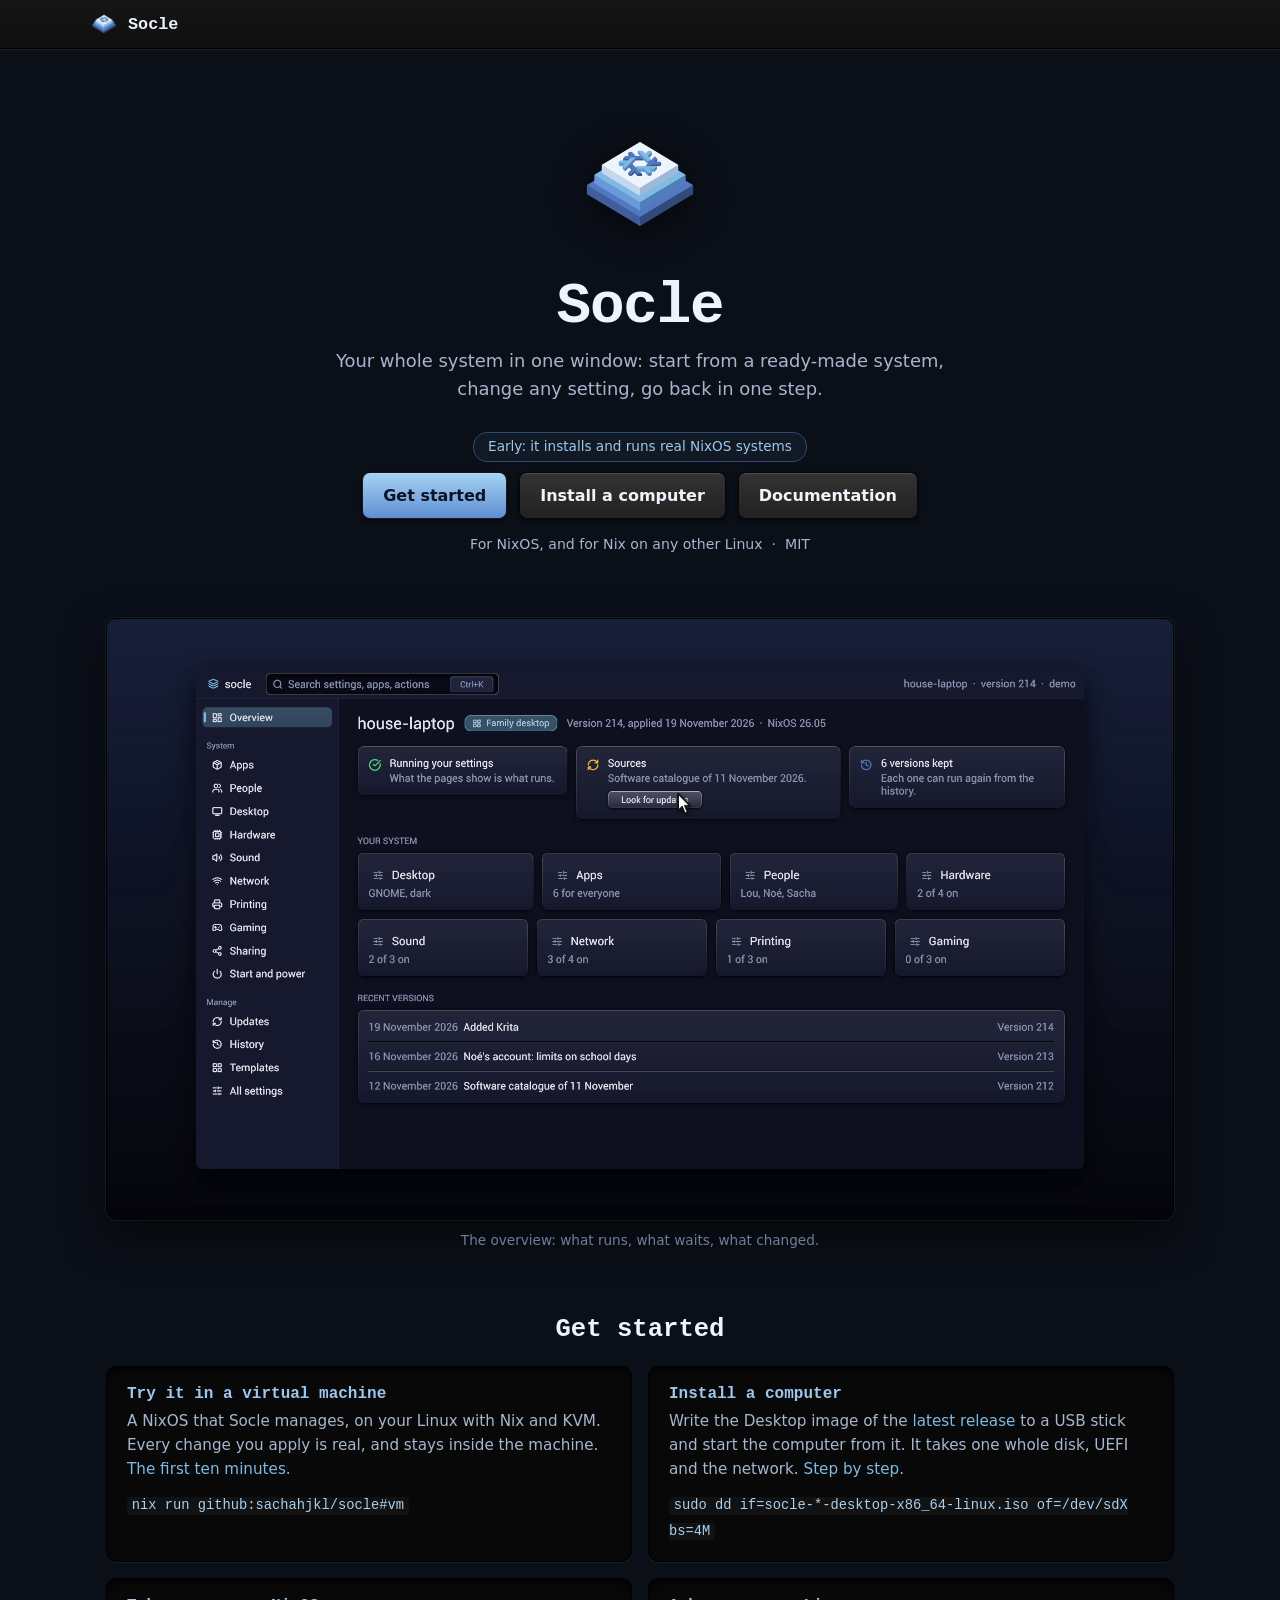
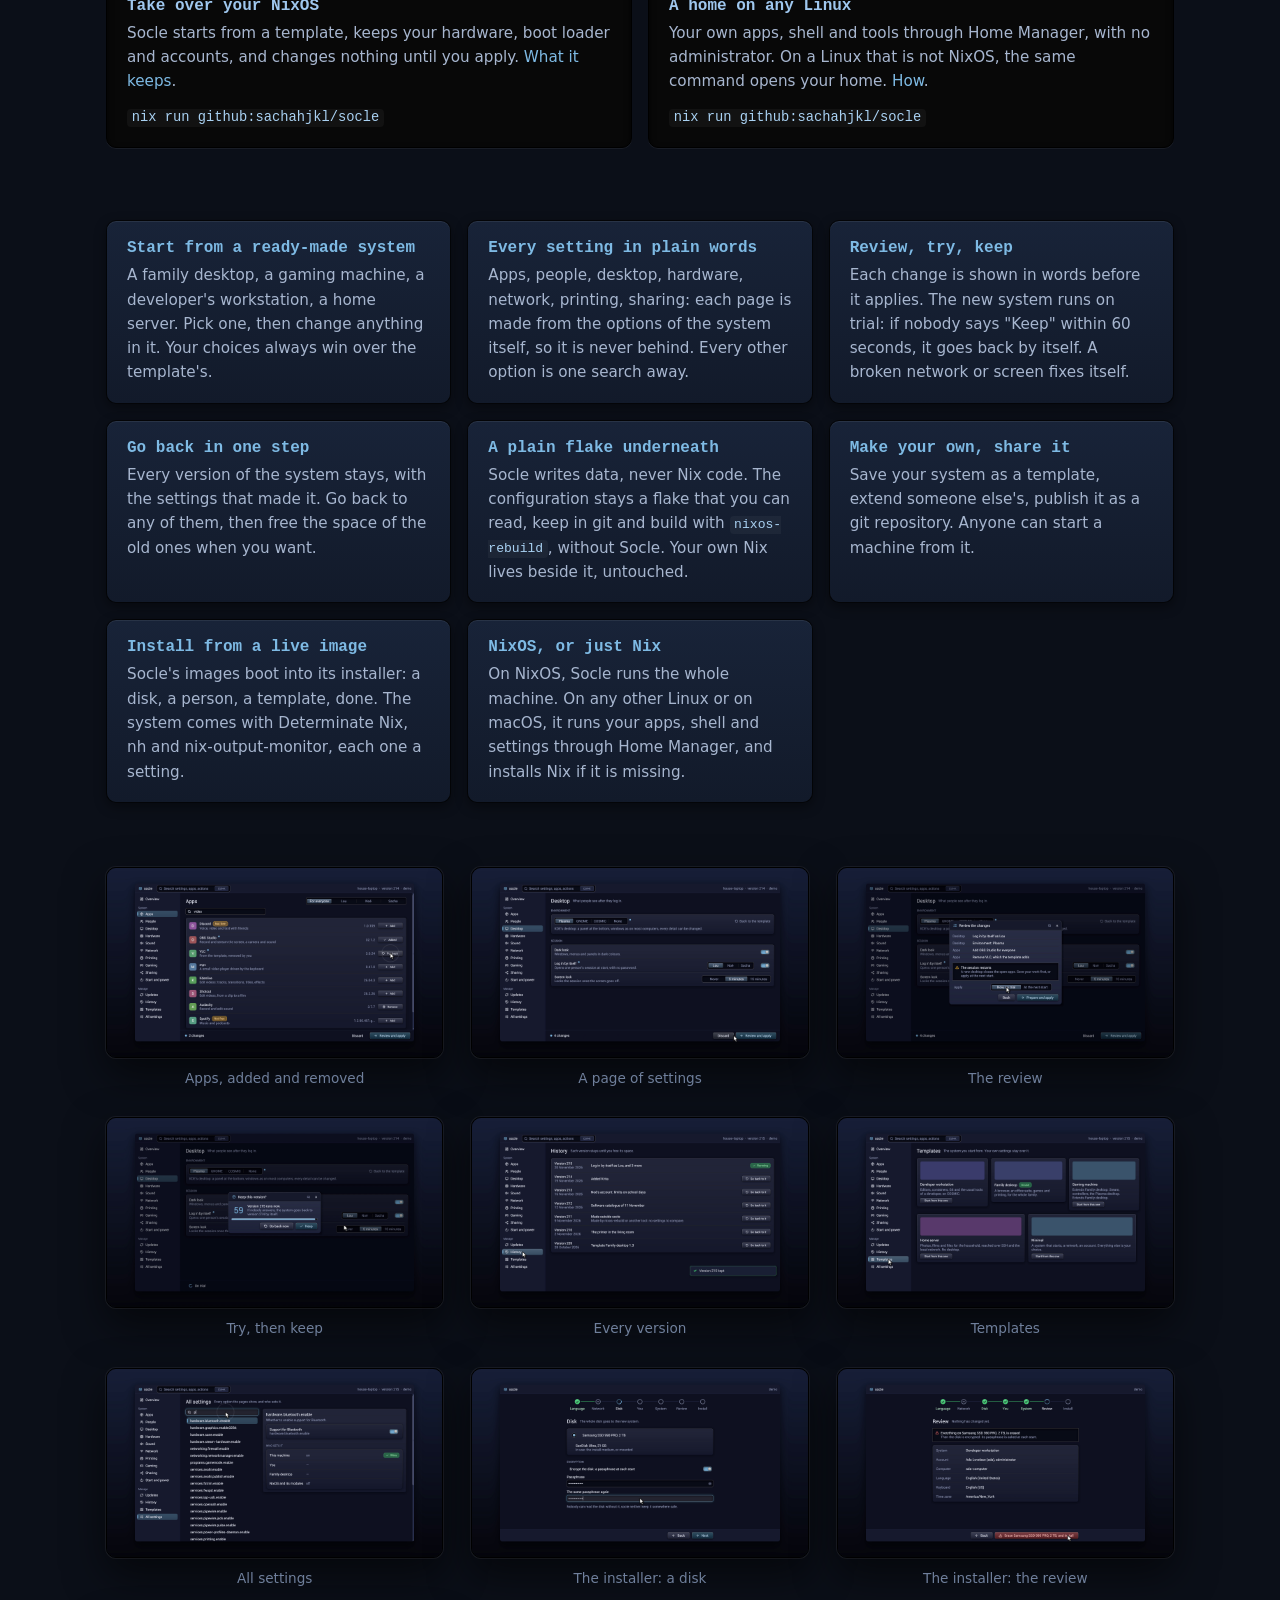
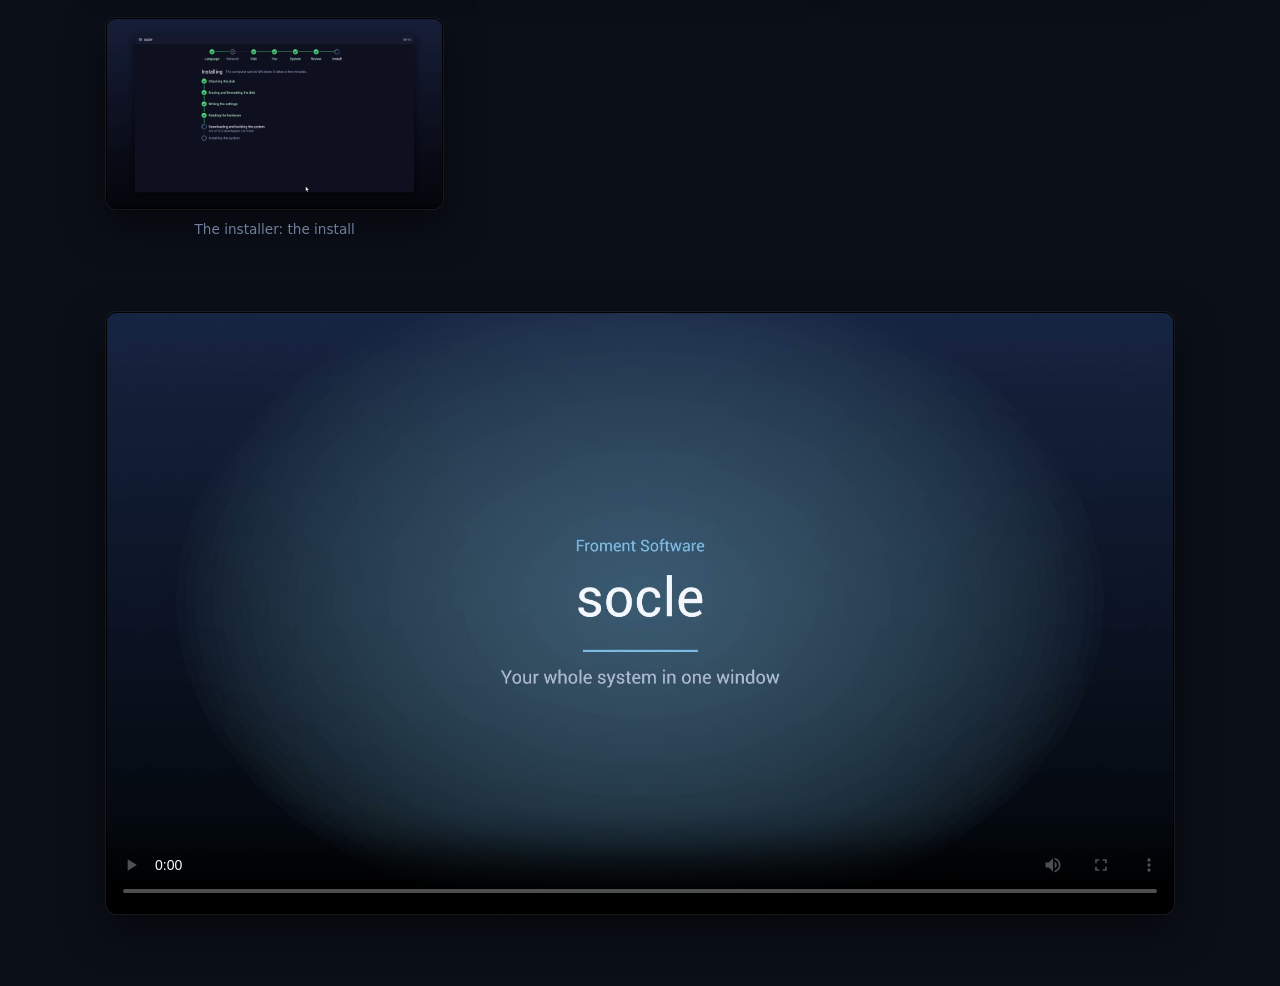
==== commit 7d35da8b: "The Docs section of the site from docs/*.md, a home page that starts with the ways in; the package t" ====
--- a/site/index.html
+++ b/site/index.html
@@ -22,20 +22,48 @@
     <p class="lead">Your whole system in one window: start from a ready-made system, change any setting, go back in one step.</p>
     <span class="status">Early: it installs and runs real NixOS systems</span>
     <div class="actions">
-      <a class="btn accent" href="#film">Watch the film</a>
-      <a class="btn" href="https://github.com/sachahjkl/socle">Source on GitHub</a>
+      <a class="btn accent" href="docs/getting-started/">Get started</a>
+      <a class="btn" href="docs/install/">Install a computer</a>
+      <a class="btn" href="docs/">Documentation</a>
     </div>
-    <p class="small">For NixOS, and for Nix on any other system &nbsp;·&nbsp; MIT</p>
+    <p class="small">For NixOS, and for Nix on any other Linux &nbsp;·&nbsp; MIT</p>
   </section>
-
-  <figure class="film" id="film">
-    <video controls preload="metadata" playsinline poster="img/film.jpg" src="socle.mp4"></video>
-  </figure>
 
   <figure class="shot wide">
     <a class="frame" href="img/overview.png"><img src="img/overview.png" alt="The overview: the running version, its updates, its pages, the recent changes" loading="lazy"></a>
     <figcaption>The overview: what runs, what waits, what changed.</figcaption>
   </figure>
+
+  <section id="download" class="download">
+    <h2>Get started</h2>
+    <div class="cols">
+      <div class="well">
+        <h3>Try it in a virtual machine</h3>
+        <p>A NixOS that Socle manages, on your Linux with Nix and KVM. Every change you apply is real, and stays inside
+          the machine. <a href="docs/getting-started/">The first ten minutes</a>.</p>
+        <code>nix run github:sachahjkl/socle#vm</code>
+      </div>
+      <div class="well">
+        <h3>Install a computer</h3>
+        <p>Write the Desktop image of the <a href="https://github.com/sachahjkl/socle/releases/latest">latest release</a>
+          to a USB stick and start the computer from it. It takes one whole disk, UEFI and the network.
+          <a href="docs/install/">Step by step</a>.</p>
+        <code>sudo dd if=socle-*-desktop-x86_64-linux.iso of=/dev/sdX bs=4M</code>
+      </div>
+      <div class="well">
+        <h3>Take over your NixOS</h3>
+        <p>Socle starts from a template, keeps your hardware, boot loader and accounts, and changes nothing until you
+          apply. <a href="docs/take-over/">What it keeps</a>.</p>
+        <code>nix run github:sachahjkl/socle</code>
+      </div>
+      <div class="well">
+        <h3>A home on any Linux</h3>
+        <p>Your own apps, shell and tools through Home Manager, with no administrator. On a Linux that is not NixOS,
+          the same command opens your home. <a href="docs/home/">How</a>.</p>
+        <code>nix run github:sachahjkl/socle</code>
+      </div>
+    </div>
+  </section>
 
   <section id="features" class="grid">
     <article class="card">
@@ -95,29 +123,9 @@
     <figure class="shot"><a class="frame" href="img/install-progress.png"><img src="img/install-progress.png" alt="The install under way: the disk formatted, the system downloaded and built" loading="lazy"></a><figcaption>The installer: the install</figcaption></figure>
   </section>
 
-  <section id="download" class="download">
-    <h2>Try it</h2>
-    <div class="cols">
-      <div class="well">
-        <h3>In a virtual machine</h3>
-        <p>A NixOS that Socle manages, its window open. Every change you apply is real, inside the machine. The
-          password is <code>socle</code>.</p>
-        <code>nix run github:sachahjkl/socle#vm</code>
-      </div>
-      <div class="well">
-        <h3>On a computer</h3>
-        <p>Start it from a Desktop or a Minimal image of the <a href="https://github.com/sachahjkl/socle/releases">releases</a>.
-          The installer takes one whole disk, and needs UEFI and the network. From any NixOS live image:</p>
-        <code>nix run github:sachahjkl/socle -- install</code>
-      </div>
-      <div class="well">
-        <h3>On your NixOS</h3>
-        <p>Socle offers to take the machine over from a template; nothing changes until you apply. Or just look, on
-          its demo system: <a href="https://github.com/sachahjkl/socle/blob/master/ROADMAP.md">the roadmap</a>.</p>
-        <code>nix run github:sachahjkl/socle -- --demo</code>
-      </div>
-    </div>
-  </section>
+  <figure class="film" id="film">
+    <video controls preload="metadata" playsinline poster="img/film.jpg" src="socle.mp4"></video>
+  </figure>
 </main>
 
 <!-- site-footer -->
--- a/site/style.css
+++ b/site/style.css
@@ -127,6 +127,8 @@
 
 .download { text-align: center; margin-bottom: 72px; }
 .download h2 { font: 700 1.6rem var(--mono); }
+/* the four ways to start: two by two, one by one on a phone */
+.download .cols { grid-template-columns: repeat(auto-fit, minmax(min(100%, 420px), 1fr)); }
 .cols { display: grid; grid-template-columns: repeat(auto-fit, minmax(280px, 1fr)); gap: 16px; text-align: left; margin-bottom: 24px; }
 /* a sunken well: darker face, the shadow of its rim from above, a lit lip under it */
 .well {
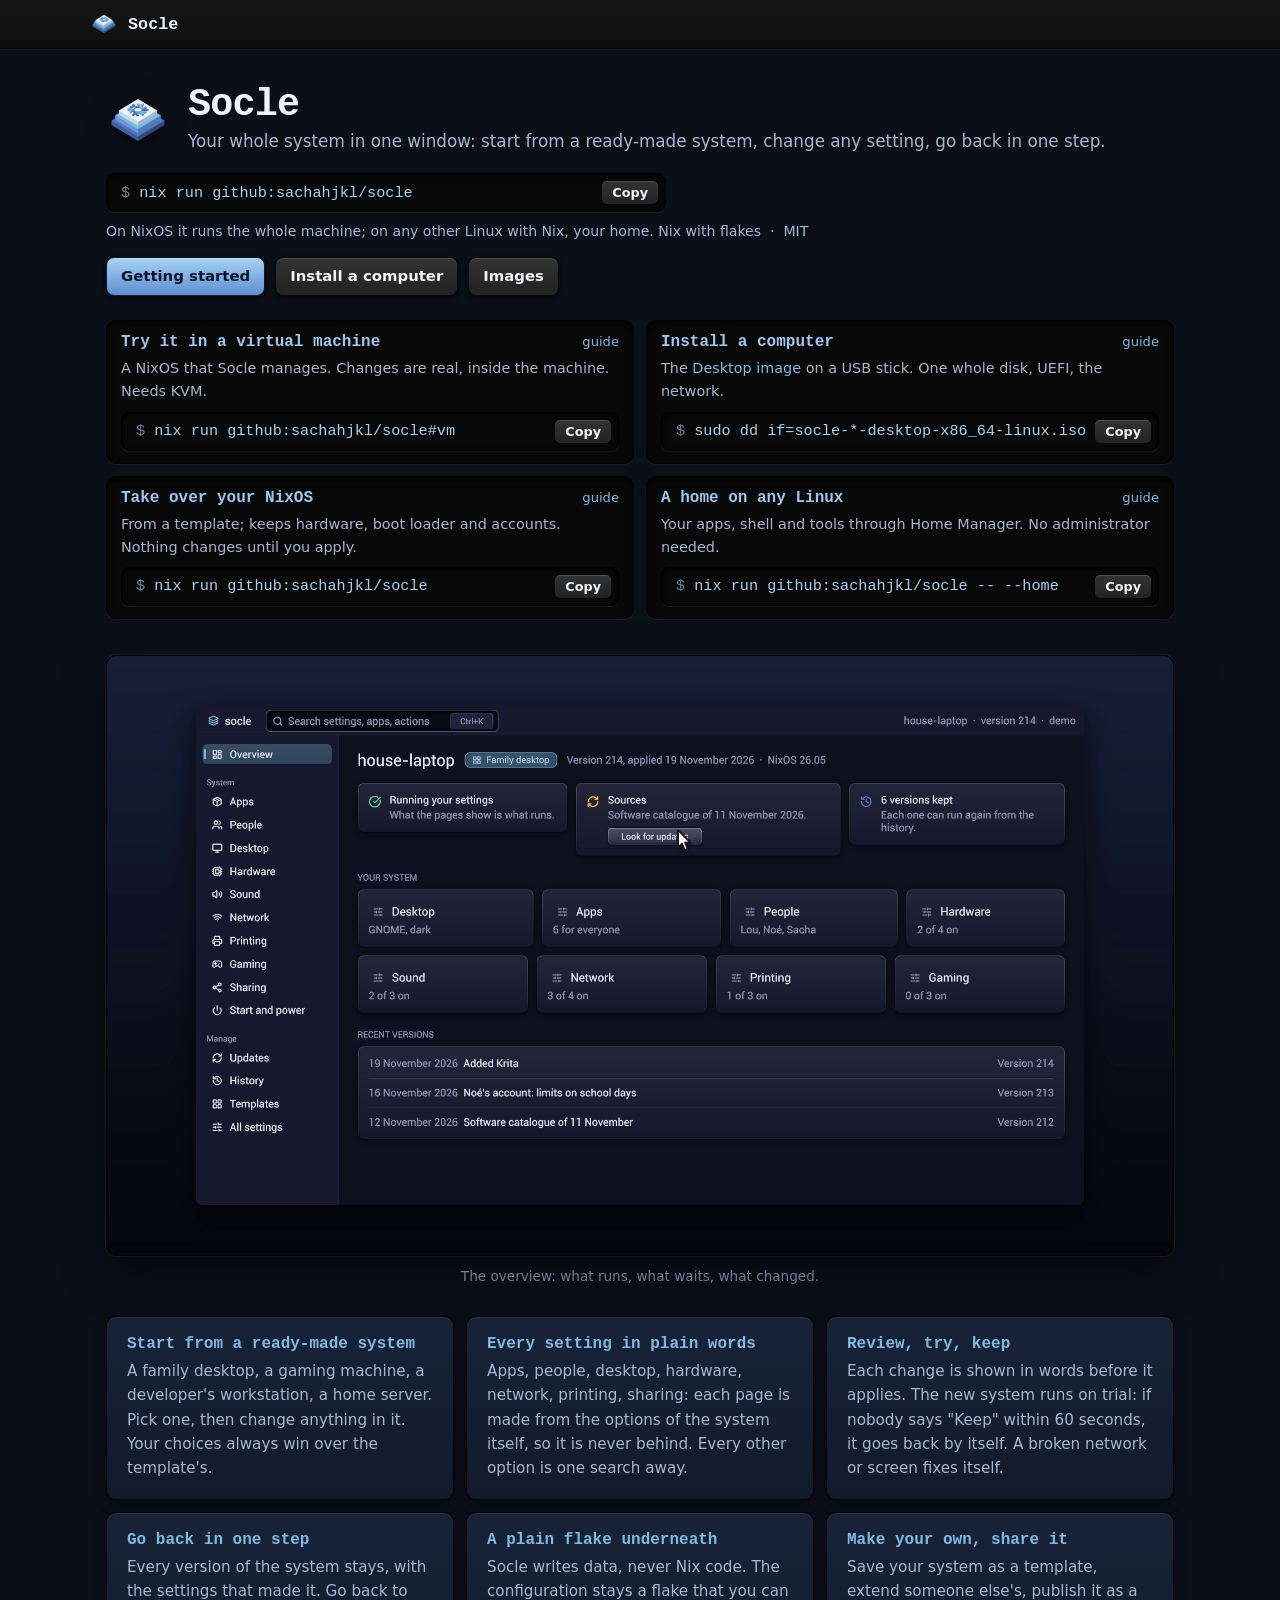
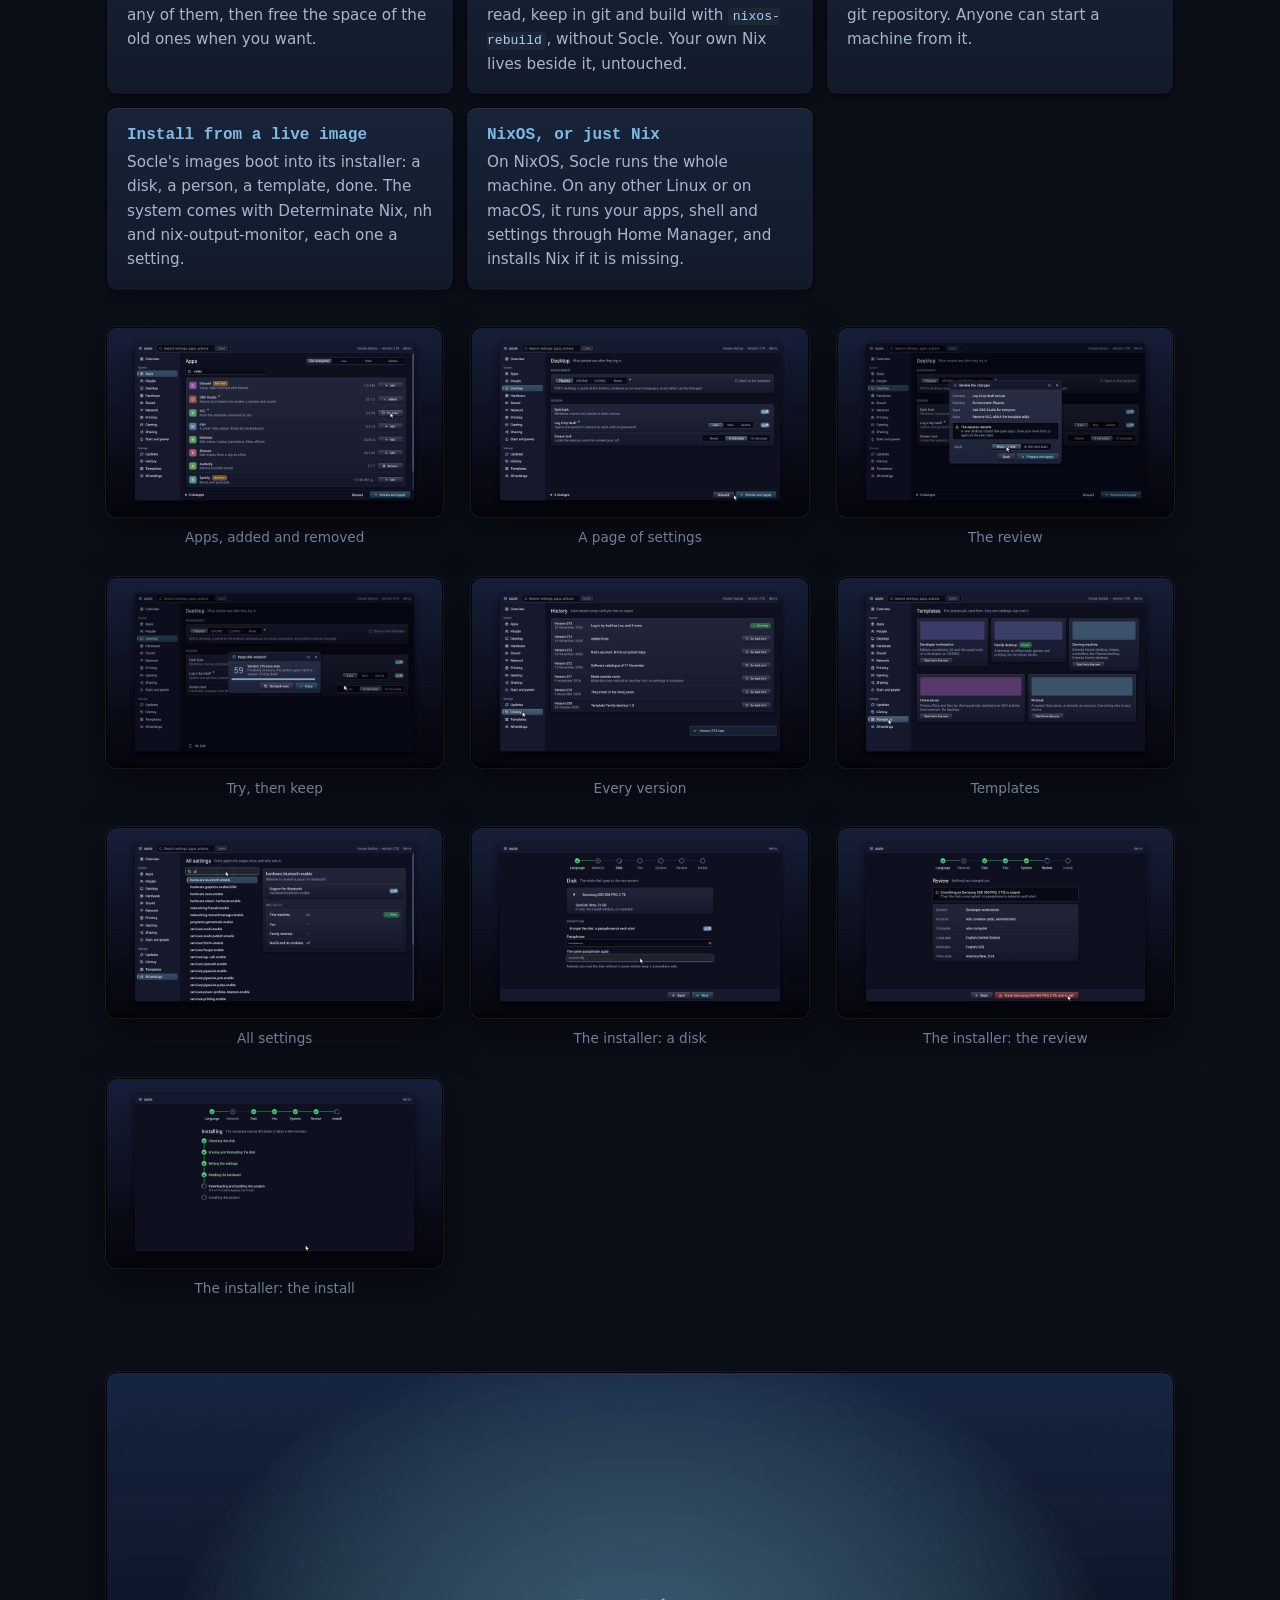
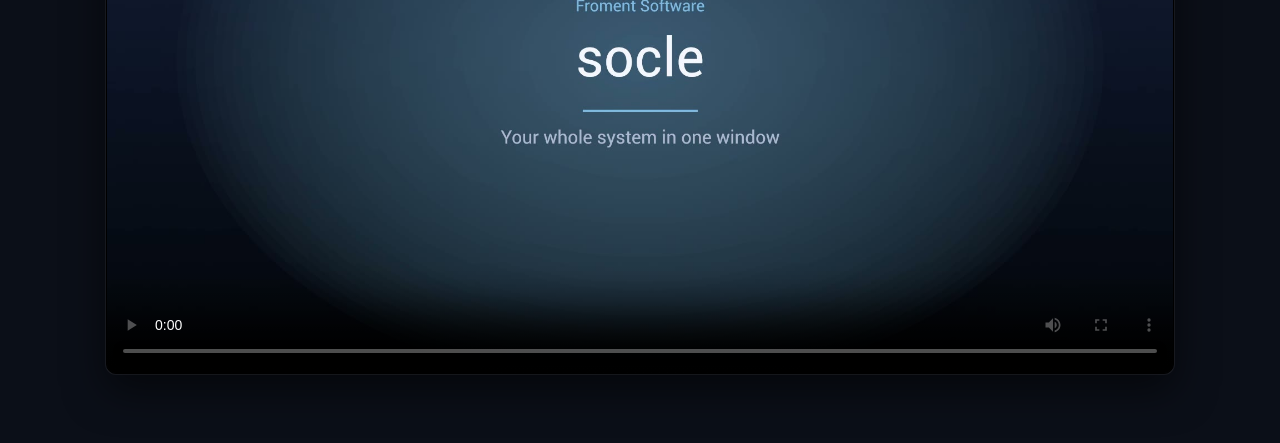
==== commit 6d4dd959: "Site: a compact head, the mark beside the name, the command to copy, the four ways in with their com" ====
--- a/site/index.html
+++ b/site/index.html
@@ -17,53 +17,51 @@
 
 <main>
   <section class="hero">
-    <img class="mark" src="img/logo.png" alt="Socle logo" width="128" height="128">
-    <h1>Socle</h1>
-    <p class="lead">Your whole system in one window: start from a ready-made system, change any setting, go back in one step.</p>
-    <span class="status">Early: it installs and runs real NixOS systems</span>
+    <div class="hero-title">
+      <img class="mark" src="img/logo.png" alt="Socle logo" width="64" height="64">
+      <div>
+        <h1>Socle</h1>
+        <p class="lead">Your whole system in one window: start from a ready-made system, change any setting, go back in one step.</p>
+      </div>
+    </div>
+    <div class="cmd"><code>nix run github:sachahjkl/socle</code><button type="button" class="copy" data-copy="nix run github:sachahjkl/socle">Copy</button></div>
+    <p class="small">On NixOS it runs the whole machine; on any other Linux with Nix, your home. Nix with flakes &nbsp;·&nbsp; MIT</p>
     <div class="actions">
-      <a class="btn accent" href="docs/getting-started/">Get started</a>
+      <a class="btn accent" href="docs/getting-started/">Getting started</a>
       <a class="btn" href="docs/install/">Install a computer</a>
-      <a class="btn" href="docs/">Documentation</a>
+      <a class="btn" href="https://github.com/sachahjkl/socle/releases/latest">Images</a>
     </div>
-    <p class="small">For NixOS, and for Nix on any other Linux &nbsp;·&nbsp; MIT</p>
+  </section>
+
+  <section id="download" class="download">
+    <div class="ways">
+      <div class="well">
+        <h3>Try it in a virtual machine <a href="docs/getting-started/">guide</a></h3>
+        <p>A NixOS that Socle manages. Changes are real, inside the machine. Needs KVM.</p>
+        <div class="cmd"><code>nix run github:sachahjkl/socle#vm</code><button type="button" class="copy" data-copy="nix run github:sachahjkl/socle#vm">Copy</button></div>
+      </div>
+      <div class="well">
+        <h3>Install a computer <a href="docs/install/">guide</a></h3>
+        <p>The <a href="https://github.com/sachahjkl/socle/releases/latest">Desktop image</a> on a USB stick. One whole disk, UEFI, the network.</p>
+        <div class="cmd"><code>sudo dd if=socle-*-desktop-x86_64-linux.iso of=/dev/sdX bs=4M conv=fsync</code><button type="button" class="copy" data-copy="sudo dd if=socle-*-desktop-x86_64-linux.iso of=/dev/sdX bs=4M conv=fsync">Copy</button></div>
+      </div>
+      <div class="well">
+        <h3>Take over your NixOS <a href="docs/take-over/">guide</a></h3>
+        <p>From a template; keeps hardware, boot loader and accounts. Nothing changes until you apply.</p>
+        <div class="cmd"><code>nix run github:sachahjkl/socle</code><button type="button" class="copy" data-copy="nix run github:sachahjkl/socle">Copy</button></div>
+      </div>
+      <div class="well">
+        <h3>A home on any Linux <a href="docs/home/">guide</a></h3>
+        <p>Your apps, shell and tools through Home Manager. No administrator needed.</p>
+        <div class="cmd"><code>nix run github:sachahjkl/socle -- --home</code><button type="button" class="copy" data-copy="nix run github:sachahjkl/socle -- --home">Copy</button></div>
+      </div>
+    </div>
   </section>
 
   <figure class="shot wide">
     <a class="frame" href="img/overview.png"><img src="img/overview.png" alt="The overview: the running version, its updates, its pages, the recent changes" loading="lazy"></a>
     <figcaption>The overview: what runs, what waits, what changed.</figcaption>
   </figure>
-
-  <section id="download" class="download">
-    <h2>Get started</h2>
-    <div class="cols">
-      <div class="well">
-        <h3>Try it in a virtual machine</h3>
-        <p>A NixOS that Socle manages, on your Linux with Nix and KVM. Every change you apply is real, and stays inside
-          the machine. <a href="docs/getting-started/">The first ten minutes</a>.</p>
-        <code>nix run github:sachahjkl/socle#vm</code>
-      </div>
-      <div class="well">
-        <h3>Install a computer</h3>
-        <p>Write the Desktop image of the <a href="https://github.com/sachahjkl/socle/releases/latest">latest release</a>
-          to a USB stick and start the computer from it. It takes one whole disk, UEFI and the network.
-          <a href="docs/install/">Step by step</a>.</p>
-        <code>sudo dd if=socle-*-desktop-x86_64-linux.iso of=/dev/sdX bs=4M</code>
-      </div>
-      <div class="well">
-        <h3>Take over your NixOS</h3>
-        <p>Socle starts from a template, keeps your hardware, boot loader and accounts, and changes nothing until you
-          apply. <a href="docs/take-over/">What it keeps</a>.</p>
-        <code>nix run github:sachahjkl/socle</code>
-      </div>
-      <div class="well">
-        <h3>A home on any Linux</h3>
-        <p>Your own apps, shell and tools through Home Manager, with no administrator. On a Linux that is not NixOS,
-          the same command opens your home. <a href="docs/home/">How</a>.</p>
-        <code>nix run github:sachahjkl/socle</code>
-      </div>
-    </div>
-  </section>
 
   <section id="features" class="grid">
     <article class="card">
@@ -137,6 +135,10 @@
   bar.querySelectorAll('nav a').forEach(a => a.addEventListener('click', shut));
   document.addEventListener('click', e => { if (!bar.contains(e.target)) shut(); });
   document.addEventListener('keydown', e => { if (e.key === 'Escape') shut(); });
+  // a command's Copy button: the command to the clipboard, and the button says so for a moment
+  document.querySelectorAll('button.copy').forEach(b => b.addEventListener('click', () => {
+    navigator.clipboard.writeText(b.dataset.copy).then(() => { b.textContent = 'Copied'; setTimeout(() => { b.textContent = 'Copy'; }, 1500); });
+  }));
 </script>
 <script src="gallery.js" defer></script>
 </body>
--- a/site/style.css
+++ b/site/style.css
@@ -62,11 +62,29 @@
 
 main { max-width: 1100px; margin: 0 auto; padding: 0 16px; }
 
-.hero { text-align: center; padding: 72px 0 40px; }
-.hero .mark { filter: drop-shadow(0 6px 18px rgba(0, 0, 0, 0.6)); }
-.hero h1 { font: 700 clamp(2.2rem, 6vw, 3.6rem) var(--mono); margin: 18px 0 8px; letter-spacing: -0.02em; }
-.lead { max-width: 640px; margin: 0 auto 28px; color: var(--weak); font-size: 1.12rem; }
-.actions { display: flex; flex-wrap: wrap; justify-content: center; gap: 12px; margin-bottom: 14px; }
+/* the hero, as a technical page has it: the mark beside the name, the command to copy, the ways in; little height */
+.hero { padding: 36px 0 24px; }
+.hero-title { display: flex; align-items: center; gap: 18px; margin-bottom: 18px; }
+.hero .mark { flex: none; filter: drop-shadow(0 4px 12px rgba(0, 0, 0, 0.6)); }
+.hero h1 { font: 700 clamp(1.8rem, 5vw, 2.4rem) var(--mono); margin: 0 0 2px; letter-spacing: -0.02em; line-height: 1.1; }
+.lead { margin: 0; color: var(--weak); font-size: 1.05rem; }
+.hero .small { margin: 8px 0 14px; }
+.actions { display: flex; flex-wrap: wrap; gap: 10px; }
+.actions .btn { padding: 7px 14px; font-size: 0.93rem; }
+/* a command to copy: its text in the mono face, the button at its end */
+.cmd {
+  display: flex; align-items: center; gap: 8px; max-width: 100%; padding: 6px 6px 6px 14px; border-radius: 8px;
+  background: #080808; border: 1px solid #000; box-shadow: inset 0 2px 5px rgba(0, 0, 0, 0.85), 0 1px 0 var(--lip);
+}
+/* (one line, never cut inside a flag: a long one scrolls in its own frame) */
+.cmd code { flex: 1; min-width: 0; padding: 2px 0; background: none; font-size: 0.95rem; white-space: nowrap; overflow-x: auto; overflow-wrap: normal; scrollbar-width: thin; }
+.cmd code::before { content: "$ "; color: var(--faint); }
+.copy {
+  flex: none; padding: 4px 10px; border-radius: 6px; color: var(--text); font: 600 0.8rem var(--sans); cursor: pointer;
+  background: linear-gradient(#333, #222); border: 1px solid var(--edge); box-shadow: inset 0 1px 0 rgba(255, 255, 255, 0.14);
+}
+.copy:hover { background: linear-gradient(#3a3a3a, #262626); }
+.hero > .cmd { max-width: 560px; }
 
 /* machined buttons: a bevel (light along the top, dark along the bottom), sunk when pressed */
 .btn {
@@ -82,8 +100,6 @@
 .film { margin: 8px 0 64px; }
 .film video { display: block; width: 100%; height: auto; border-radius: 10px; border: 1px solid #000; background: #000;
   box-shadow: 0 0 0 1px var(--lip), 0 16px 40px rgba(0, 0, 0, 0.55); }
-.status { display: inline-block; margin-bottom: 10px; padding: 3px 14px; border-radius: 14px; font-size: 0.85rem;
-  color: var(--cyan); border: 1px solid #2f4a70; background: rgba(126, 186, 228, 0.06); }
 /* the download: the system's logo, what it gets, under it the file (version, system, architecture, kind); larger than the other
    buttons, its glow the accent's, lifted under the pointer */
 .actions { align-items: center; }
@@ -113,9 +129,9 @@
   box-shadow: 0 0 0 1px var(--lip), 0 16px 40px rgba(0, 0, 0, 0.55);
 }
 .shot figcaption { color: var(--faint); font-size: 0.85rem; text-align: center; margin-top: 10px; }
-.shot.wide { margin: 8px 0 64px; }
-
-.grid { display: grid; grid-template-columns: repeat(auto-fit, minmax(260px, 1fr)); gap: 16px; margin-bottom: 64px; }
+.shot.wide { margin: 0 0 28px; }
+
+.grid { display: grid; grid-template-columns: repeat(auto-fit, minmax(260px, 1fr)); gap: 12px; margin-bottom: 36px; }
 .card {
   padding: 18px 20px; border-radius: 10px; background: linear-gradient(var(--bg3), var(--bg2));
   border: 1px solid var(--edge); box-shadow: inset 0 1px 0 rgba(255, 255, 255, 0.07), 0 4px 12px rgba(0, 0, 0, 0.4);
@@ -127,8 +143,13 @@
 
 .download { text-align: center; margin-bottom: 72px; }
 .download h2 { font: 700 1.6rem var(--mono); }
-/* the four ways to start: two by two, one by one on a phone */
-.download .cols { grid-template-columns: repeat(auto-fit, minmax(min(100%, 420px), 1fr)); }
+/* the four ways in: two by two, one by one on a phone; each its line, its command, its guide */
+.download .ways { display: grid; grid-template-columns: repeat(auto-fit, minmax(min(100%, 440px), 1fr)); gap: 12px; text-align: left; }
+.ways .well { padding: 12px 14px; }
+.ways .well h3 { display: flex; justify-content: space-between; align-items: baseline; gap: 8px; }
+.ways .well h3 a { font: 500 0.82rem var(--sans); }
+.ways .well p { margin: 0 0 8px; font-size: 0.9rem; }
+#download { margin-bottom: 36px; }
 .cols { display: grid; grid-template-columns: repeat(auto-fit, minmax(280px, 1fr)); gap: 16px; text-align: left; margin-bottom: 24px; }
 /* a sunken well: darker face, the shadow of its rim from above, a lit lip under it */
 .well {
@@ -199,7 +220,7 @@
   .bar nav a.nav-buy, .bar nav a.nav-buy:hover { margin: 8px 0 4px; padding: 10px 14px; text-align: center; font-size: 1rem; }
 }
 @media (max-width: 600px) {
-  .hero { padding-top: 48px; }
+  .hero { padding-top: 20px; }
   .gallery { grid-template-columns: 1fr; }
 }
 
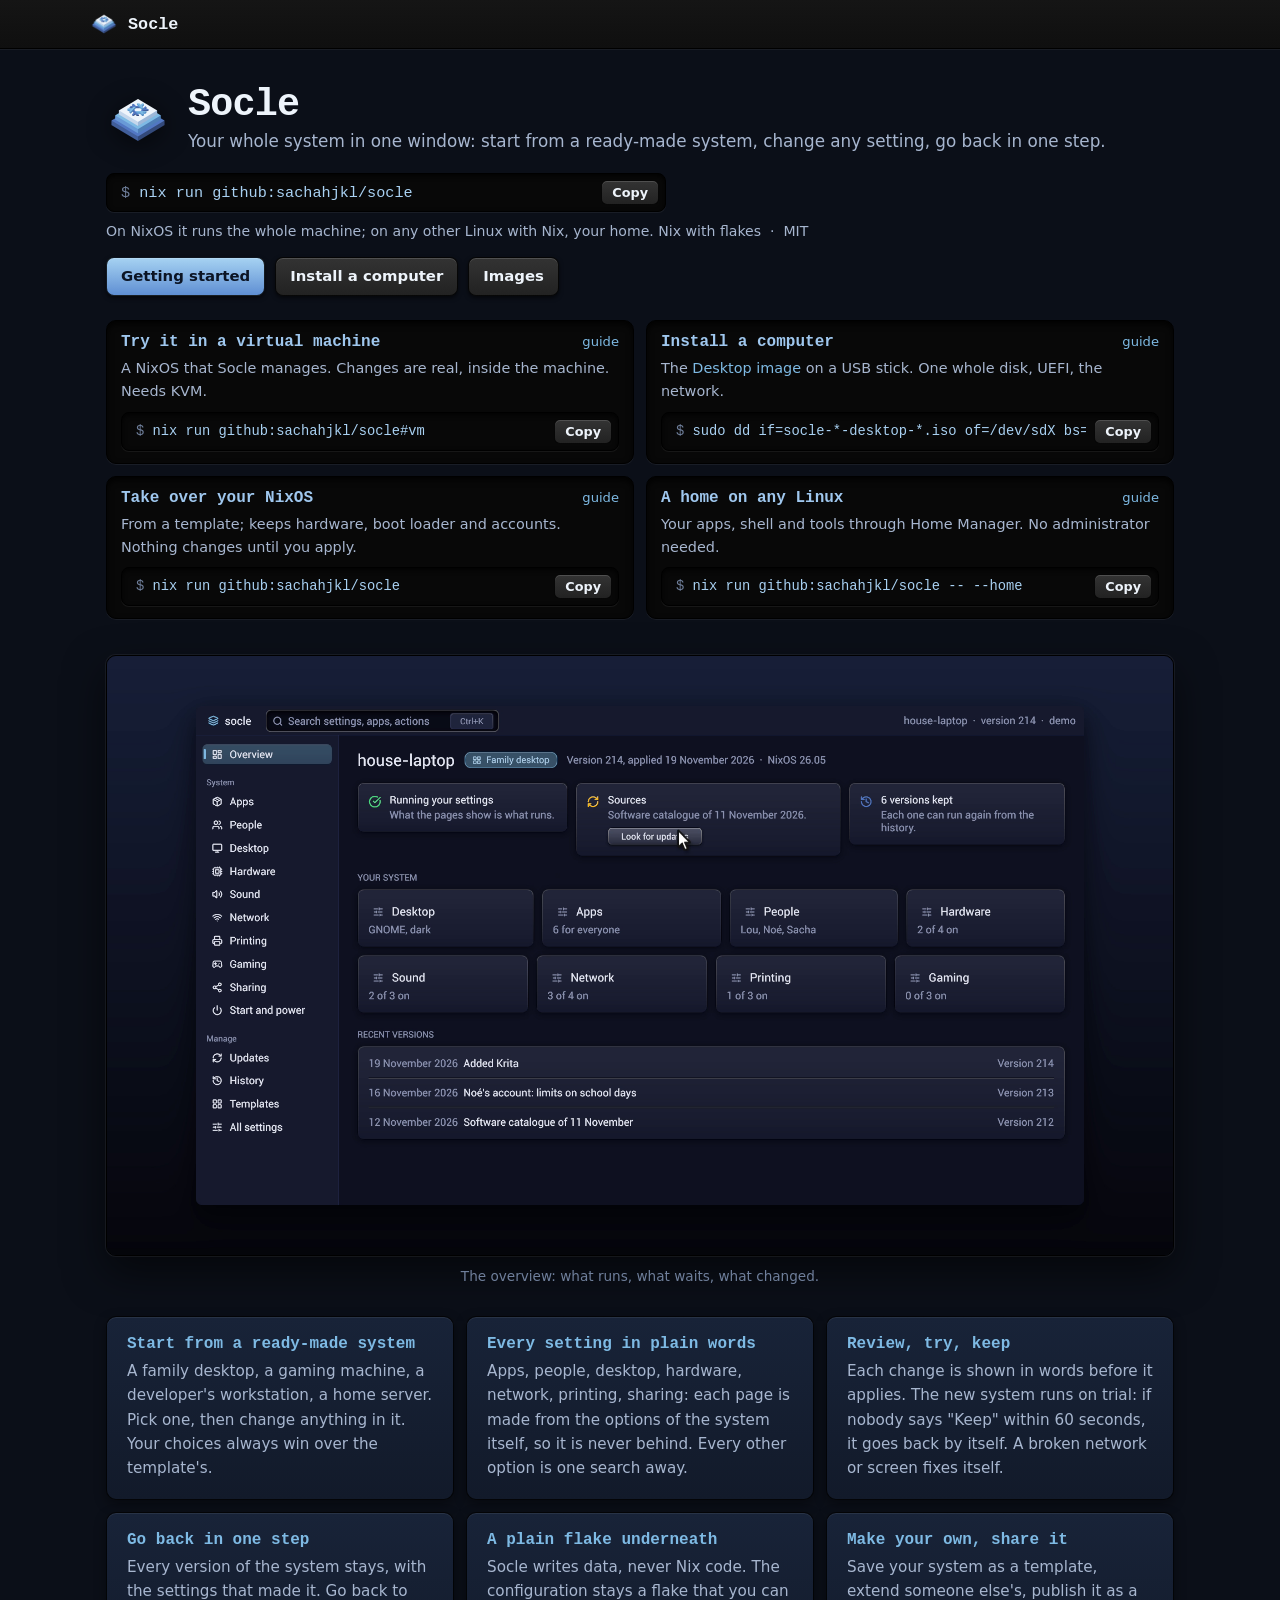
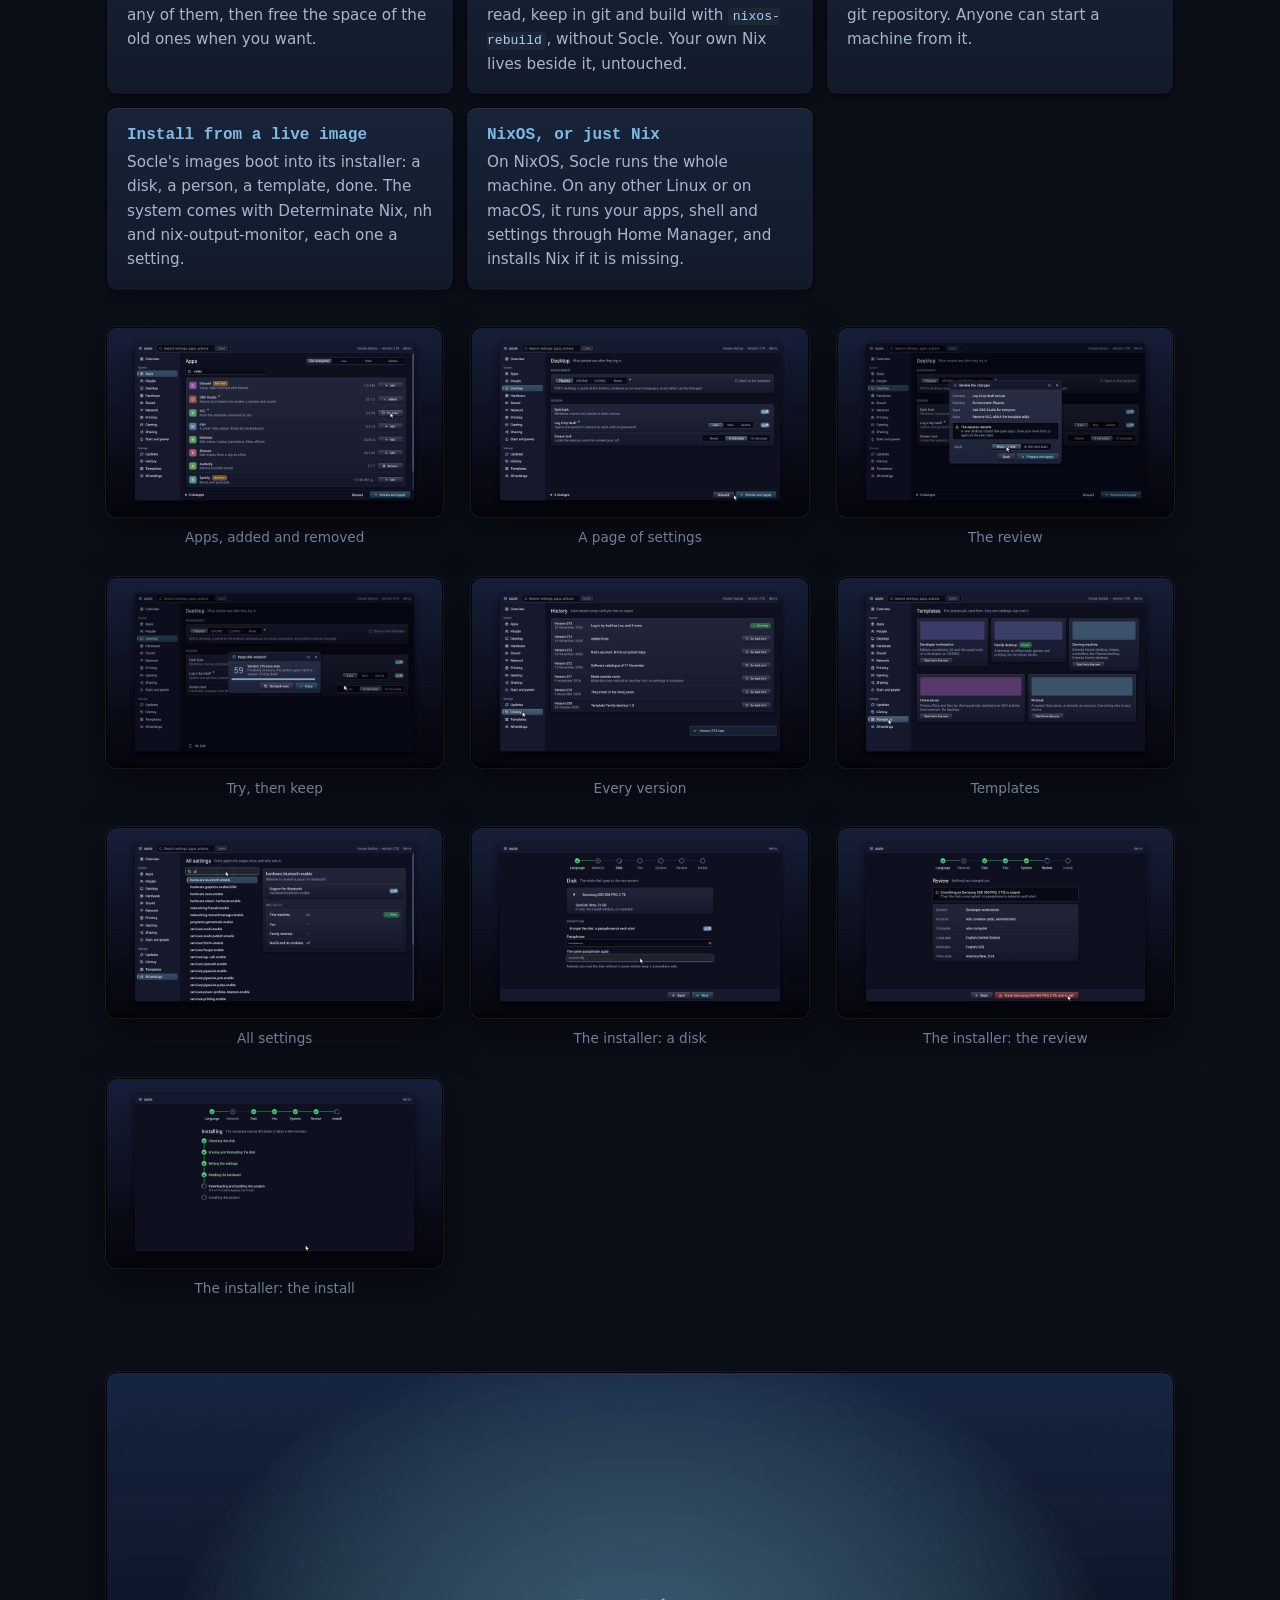
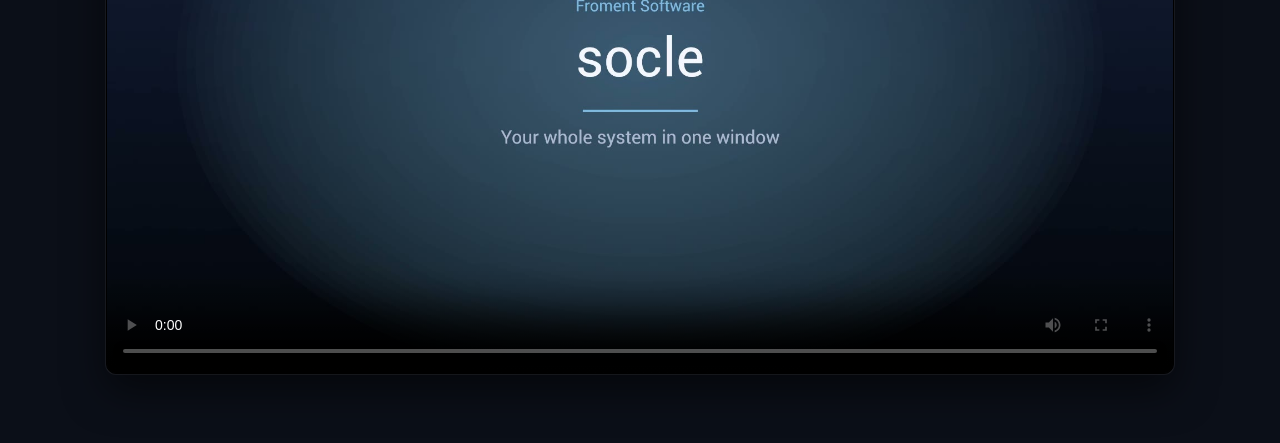
==== commit 67b49b3c: "Site: the toolkit's scroll bars everywhere, in the site's blues; the commands fit their line" ====
--- a/site/index.html
+++ b/site/index.html
@@ -43,7 +43,7 @@
       <div class="well">
         <h3>Install a computer <a href="docs/install/">guide</a></h3>
         <p>The <a href="https://github.com/sachahjkl/socle/releases/latest">Desktop image</a> on a USB stick. One whole disk, UEFI, the network.</p>
-        <div class="cmd"><code>sudo dd if=socle-*-desktop-x86_64-linux.iso of=/dev/sdX bs=4M conv=fsync</code><button type="button" class="copy" data-copy="sudo dd if=socle-*-desktop-x86_64-linux.iso of=/dev/sdX bs=4M conv=fsync">Copy</button></div>
+        <div class="cmd"><code>sudo dd if=socle-*-desktop-*.iso of=/dev/sdX bs=4M</code><button type="button" class="copy" data-copy="sudo dd if=socle-*-desktop-*.iso of=/dev/sdX bs=4M conv=fsync">Copy</button></div>
       </div>
       <div class="well">
         <h3>Take over your NixOS <a href="docs/take-over/">guide</a></h3>
--- a/site/style.css
+++ b/site/style.css
@@ -11,6 +11,7 @@
   --cyan: #9fc7ee;
   --edge: rgba(0, 0, 0, 0.85);
   --lip: rgba(255, 255, 255, 0.06);
+  --line: #2c3a55;   /* (the toolkit's scroll bar mixes its trough and thumb from it: gt:site, SCROLLBAR_CSS) */
   --mono: "Cascadia Mono", "JetBrains Mono", ui-monospace, Consolas, monospace;
   --sans: "Segoe UI Variable Text", "Segoe UI", Inter, system-ui, sans-serif;
   color-scheme: dark;
@@ -76,8 +77,9 @@
   display: flex; align-items: center; gap: 8px; max-width: 100%; padding: 6px 6px 6px 14px; border-radius: 8px;
   background: #080808; border: 1px solid #000; box-shadow: inset 0 2px 5px rgba(0, 0, 0, 0.85), 0 1px 0 var(--lip);
 }
-/* (one line, never cut inside a flag: a long one scrolls in its own frame) */
-.cmd code { flex: 1; min-width: 0; padding: 2px 0; background: none; font-size: 0.95rem; white-space: nowrap; overflow-x: auto; overflow-wrap: normal; scrollbar-width: thin; }
+/* (one line, never cut inside a flag: a long one scrolls in its own frame, with the toolkit's bar; scrollbar-width
+   would put the browser's own bar in its place) */
+.cmd code { flex: 1; min-width: 0; padding: 2px 0; background: none; font-size: 0.95rem; white-space: nowrap; overflow-x: auto; overflow-wrap: normal; }
 .cmd code::before { content: "$ "; color: var(--faint); }
 .copy {
   flex: none; padding: 4px 10px; border-radius: 6px; color: var(--text); font: 600 0.8rem var(--sans); cursor: pointer;
@@ -149,6 +151,7 @@
 .ways .well h3 { display: flex; justify-content: space-between; align-items: baseline; gap: 8px; }
 .ways .well h3 a { font: 500 0.82rem var(--sans); }
 .ways .well p { margin: 0 0 8px; font-size: 0.9rem; }
+.ways .cmd code { font-size: 0.86rem; }
 #download { margin-bottom: 36px; }
 .cols { display: grid; grid-template-columns: repeat(auto-fit, minmax(280px, 1fr)); gap: 16px; text-align: left; margin-bottom: 24px; }
 /* a sunken well: darker face, the shadow of its rim from above, a lit lip under it */
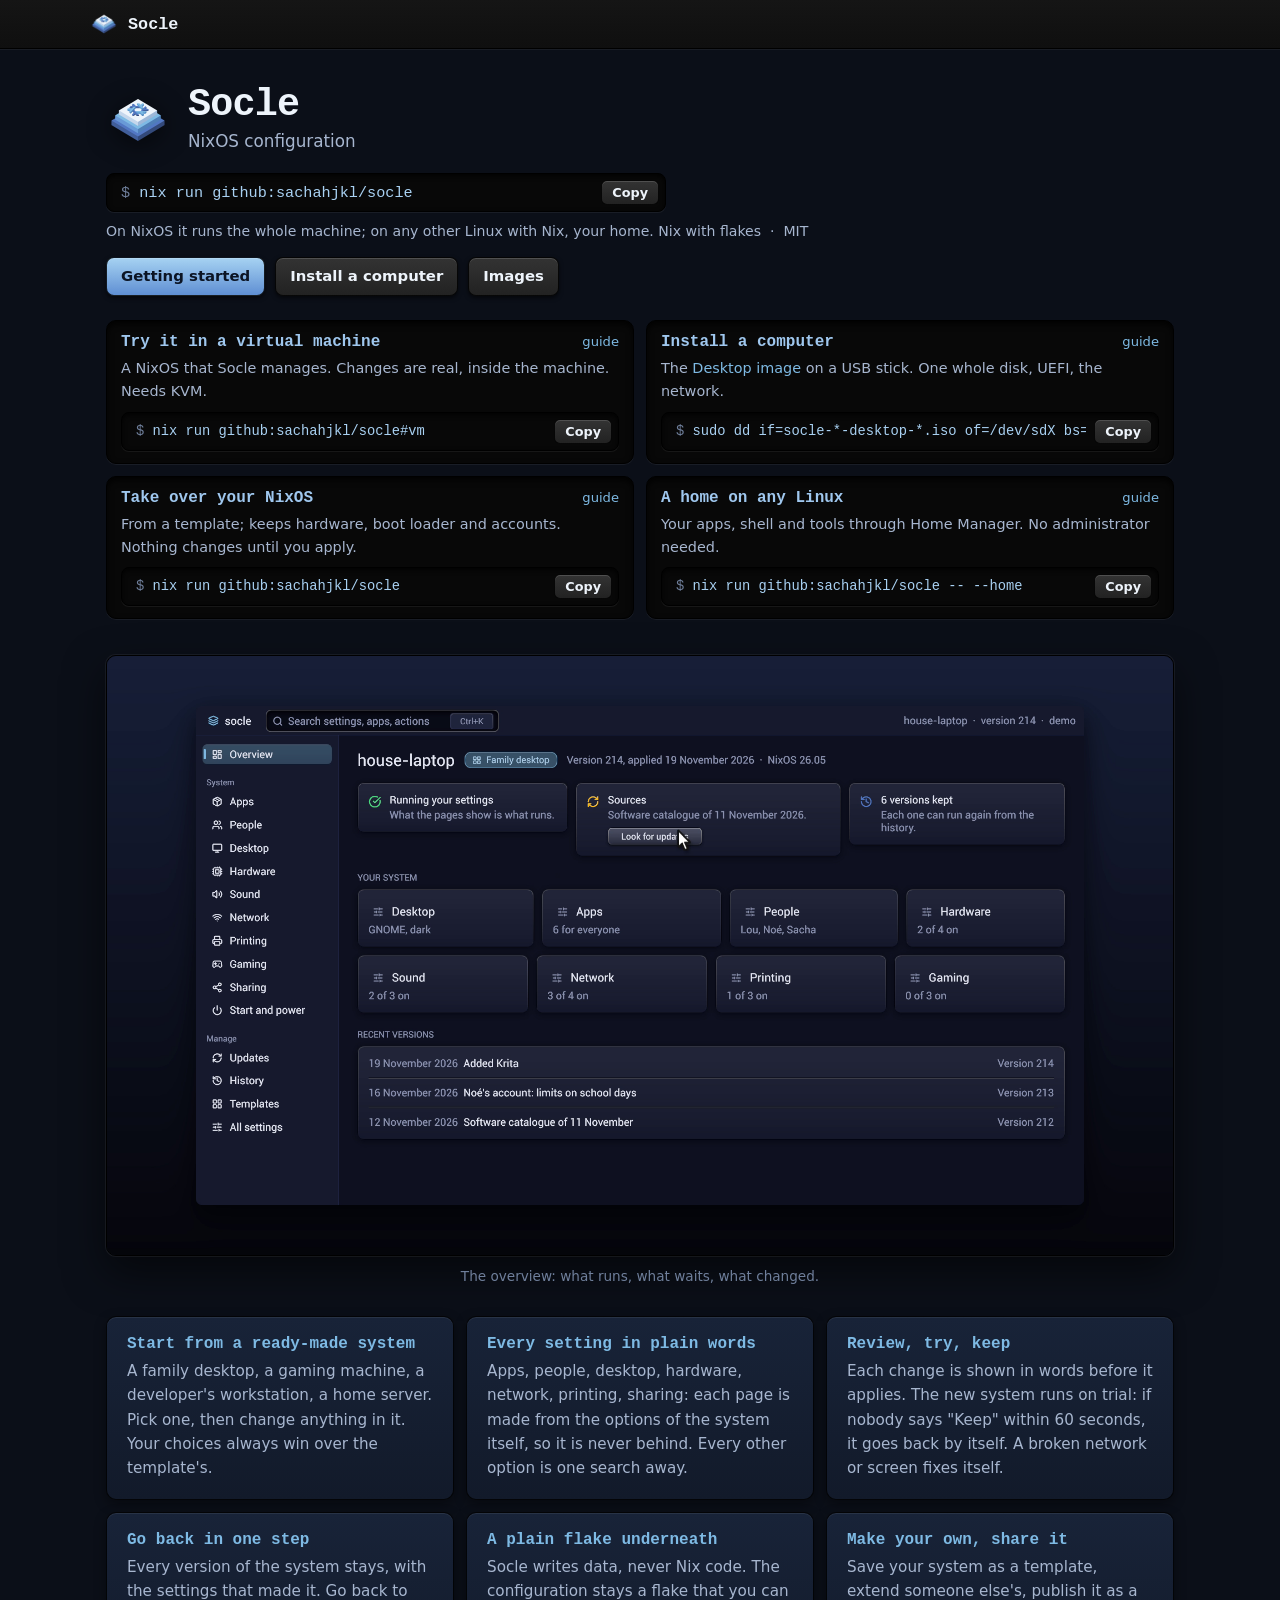
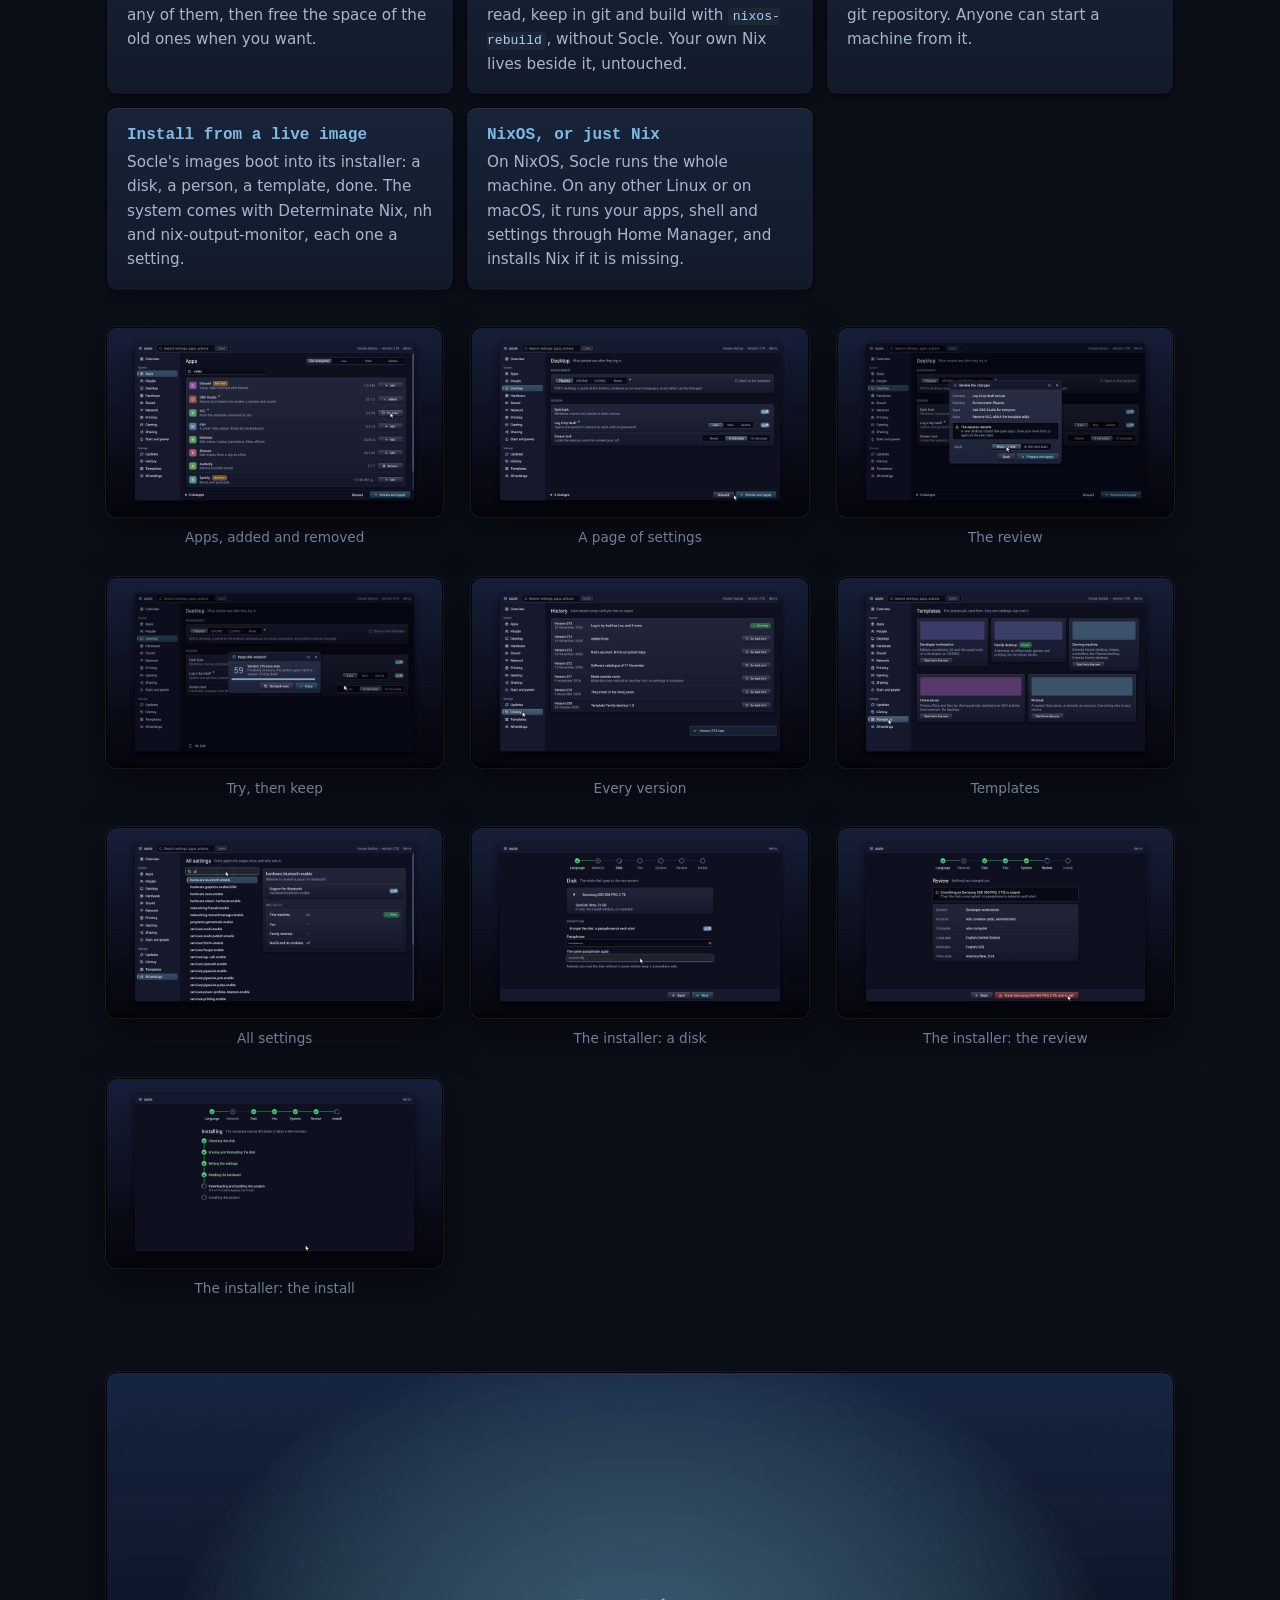
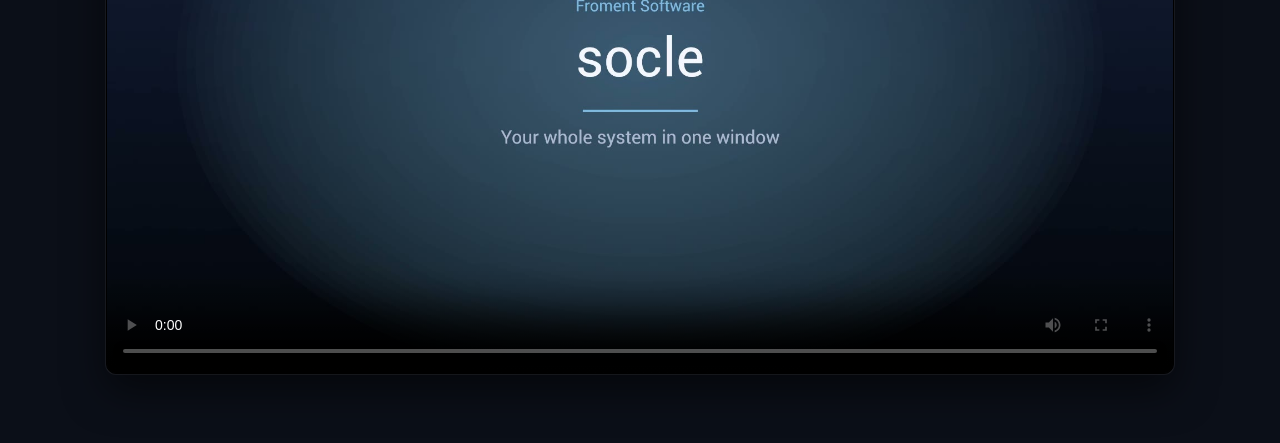
==== commit c1d8d37e: "Description cleanup (NixOS configuration, omit About tagline) and gui_toolkit v0.370.2" ====
--- a/site/index.html
+++ b/site/index.html
@@ -3,8 +3,8 @@
 <head>
 <meta charset="utf-8">
 <meta name="viewport" content="width=device-width, initial-scale=1">
-<title>Socle: your whole system in one window</title>
-<meta name="description" content="Your whole system in one window: start from a ready-made system, change any setting, go back in one step.">
+<title>Socle: NixOS configuration</title>
+<meta name="description" content="NixOS configuration">
 <link rel="icon" href="img/logo.png">
 <link rel="stylesheet" href="style.css">
 </head>
@@ -21,7 +21,7 @@
       <img class="mark" src="img/logo.png" alt="Socle logo" width="64" height="64">
       <div>
         <h1>Socle</h1>
-        <p class="lead">Your whole system in one window: start from a ready-made system, change any setting, go back in one step.</p>
+        <p class="lead">NixOS configuration</p>
       </div>
     </div>
     <div class="cmd"><code>nix run github:sachahjkl/socle</code><button type="button" class="copy" data-copy="nix run github:sachahjkl/socle">Copy</button></div>
